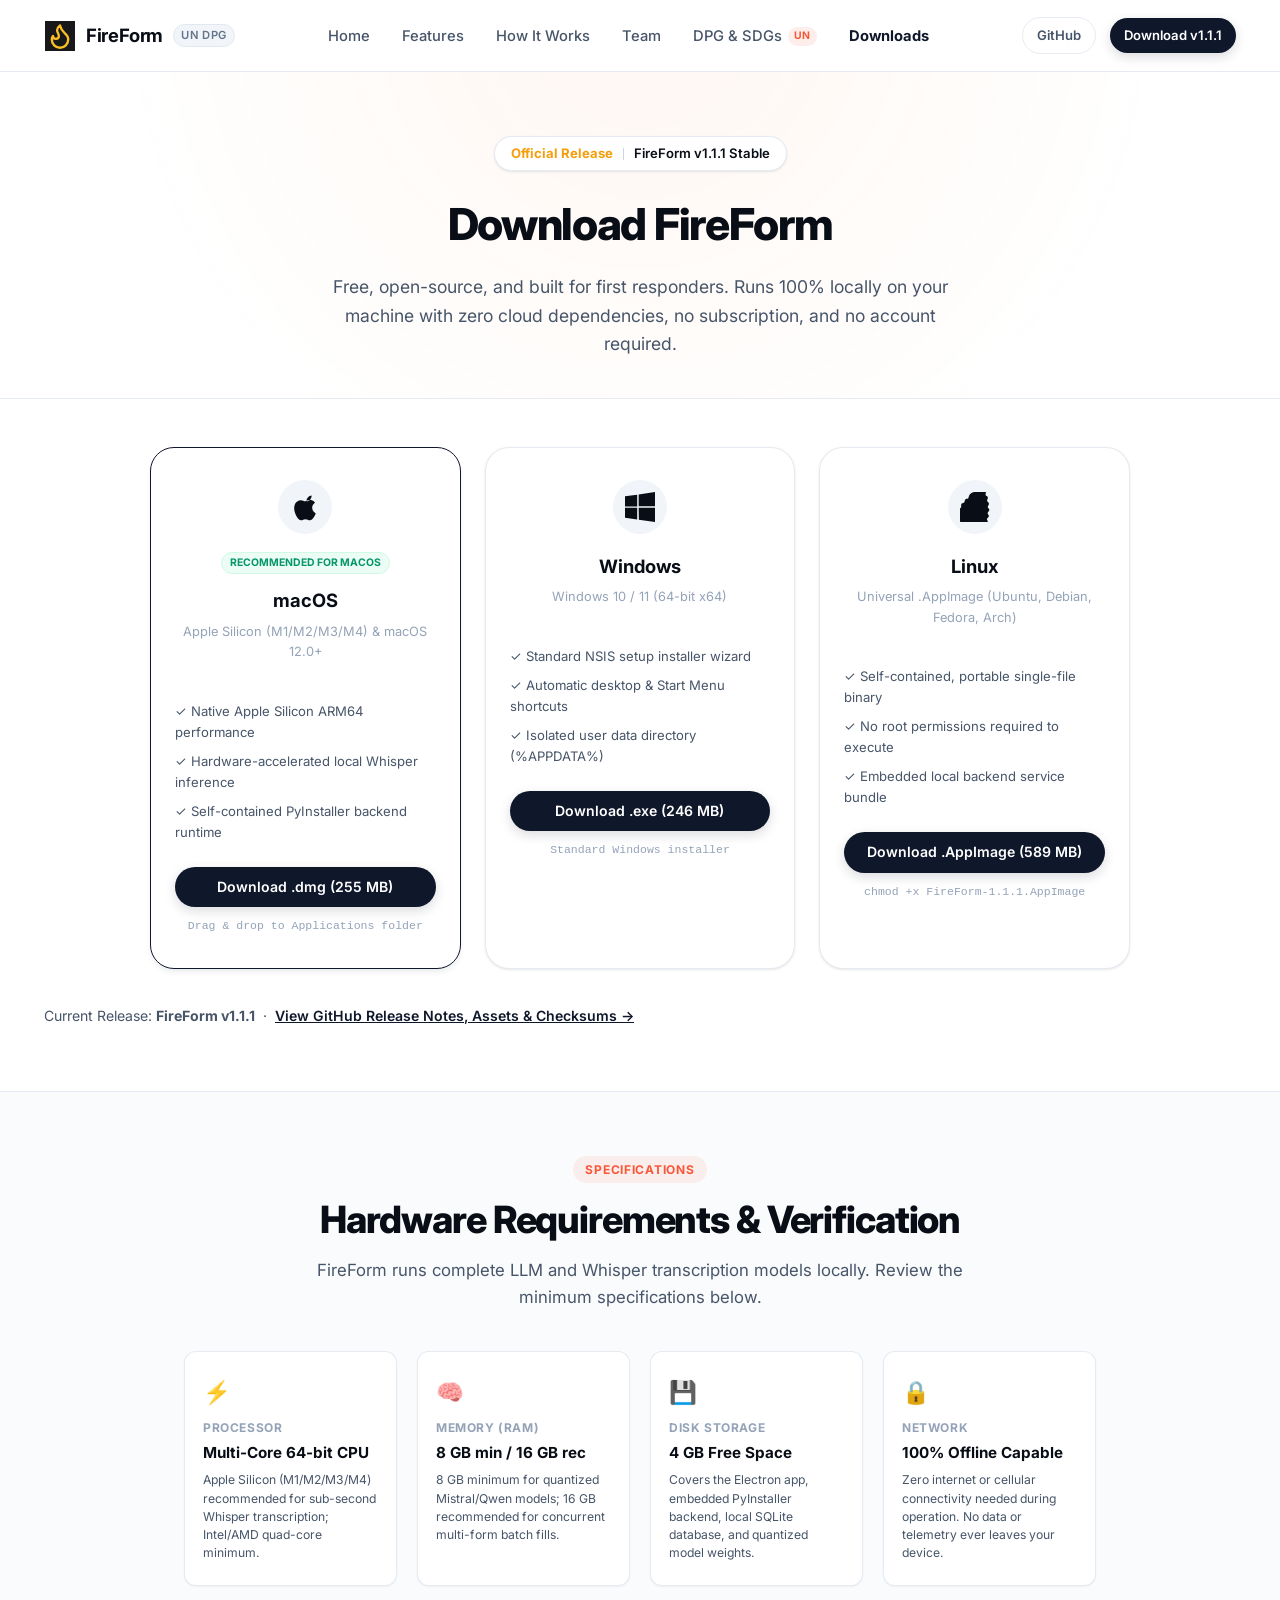
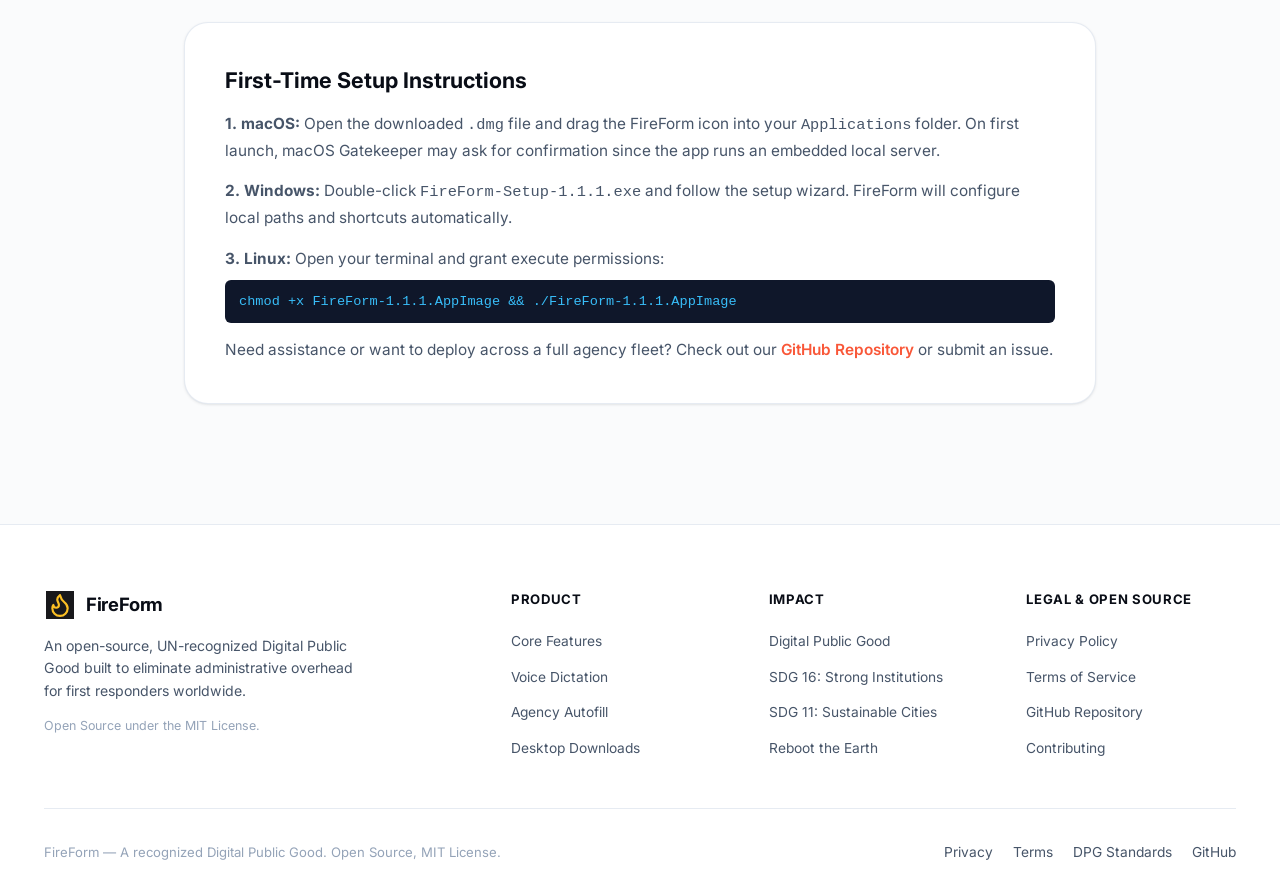
==== download.html @ 71b96f30 "feat: add dedicated download page and creators/team section with profiles for Marc, Vincent, maintai" ====
<!DOCTYPE html>
<html lang="en">

<head>
  <meta charset="UTF-8">
  <meta name="viewport" content="width=device-width, initial-scale=1.0">
  <title>Download FireForm — Offline AI Incident Reporting for Desktop</title>
  <meta name="description"
    content="Download FireForm for macOS, Windows, and Linux. Free, open-source, and 100% offline incident reporting powered by local AI.">
  <link rel="icon" type="image/svg+xml" href="assets/logo.svg">
  <link rel="icon" type="image/png" href="assets/icon.png">
  <link rel="stylesheet" href="styles.css">
  <link rel="preconnect" href="https://fonts.googleapis.com">
  <link rel="preconnect" href="https://fonts.gstatic.com" crossorigin>
  <link
    href="https://fonts.googleapis.com/css2?family=Inter:wght@400;500;600;700;800&family=JetBrains+Mono:wght@400;500;600&display=swap"
    rel="stylesheet">
</head>

<body>

  <!-- Top Sticky Navigation Bar -->
  <header class="site-header">
    <div class="container">
      <div class="header-inner">
        <!-- Logo and Brand -->
        <a href="index.html" class="brand-link" id="brand-home-link">
          <div class="brand-icon-box">
            <img src="assets/logo.svg" alt="FireForm Logo" width="30" height="30">
          </div>
          <span>FireForm</span>
          <span class="brand-tag">UN DPG</span>
        </a>

        <!-- Center Nav Items -->
        <ul class="nav-menu">
          <li><a href="index.html" class="nav-link">Home</a></li>
          <li><a href="index.html#features" class="nav-link">Features</a></li>
          <li><a href="index.html#how-it-works" class="nav-link">How It Works</a></li>
          <li><a href="index.html#creators" class="nav-link">Team</a></li>
          <li><a href="dpg.html" class="nav-link">DPG & SDGs <span class="badge-new">UN</span></a></li>
          <li><a href="download.html" class="nav-link active" style="color: var(--color-brand-primary); font-weight: 700;">Downloads</a></li>
        </ul>

        <!-- Right Action CTAs -->
        <div class="header-actions">
          <a href="https://github.com/fireform-core/FireForm" target="_blank" rel="noopener noreferrer"
            class="btn btn-outline btn-sm">
            <span>GitHub</span>
          </a>
          <a href="download.html" class="btn btn-primary btn-sm">
            <span>Download v1.1.1</span>
          </a>
          <button class="mobile-toggle" aria-label="Toggle navigation menu">
            <svg width="20" height="20" viewBox="0 0 24 24" fill="none" stroke="currentColor" stroke-width="2">
              <line x1="3" y1="12" x2="21" y2="12"></line>
              <line x1="3" y1="6" x2="21" y2="6"></line>
              <line x1="3" y1="18" x2="21" y2="18"></line>
            </svg>
          </button>
        </div>
      </div>
    </div>
  </header>

  <!-- Download Page Header -->
  <section class="doc-page-header">
    <div class="container container-narrow">
      <div class="hero-award-badge" style="margin-bottom: 18px;">
        <span class="badge-stars">Official Release</span>
        <span class="badge-divider"></span>
        <span class="badge-text">FireForm v1.1.1 Stable</span>
      </div>
      <h1 class="doc-page-title">Download FireForm</h1>
      <p class="doc-page-subtitle">
        Free, open-source, and built for first responders. Runs 100% locally on your machine with zero cloud dependencies, no subscription, and no account required.
      </p>
    </div>
  </section>

  <!-- Download Cards Section -->
  <section class="download-page-section">
    <div class="container">
      <div class="download-cards-grid">

        <!-- macOS Card -->
        <div class="download-platform-card download-card-featured">
          <div class="platform-icon-circle">
            <svg width="32" height="32" viewBox="0 0 24 24" fill="currentColor">
              <path d="M18.71 19.5c-.83 1.24-1.71 2.45-3.05 2.47-1.34.03-1.77-.79-3.29-.79-1.53 0-2 .77-3.27.82-1.31.05-2.3-1.32-3.14-2.53C4.25 17 2.94 12.45 4.7 9.39c.87-1.52 2.43-2.48 4.12-2.51 1.28-.02 2.5.87 3.29.87.78 0 2.26-1.07 3.81-.91.65.03 2.47.26 3.64 1.98-.09.06-2.17 1.28-2.15 3.81.03 3.02 2.65 4.03 2.68 4.04-.03.07-.42 1.44-1.38 2.83M15.97 6.37c.64-.78 1.08-1.86.96-2.95-1 .04-2.13.66-2.8 1.44-.59.68-1.11 1.77-.97 2.83 1.12.09 2.18-.54 2.81-1.32z"/>
            </svg>
          </div>
          <div class="platform-badge-pill">Recommended for macOS</div>
          <div class="platform-name">macOS</div>
          <div class="platform-specs">Apple Silicon (M1/M2/M3/M4) & macOS 12.0+</div>
          
          <ul class="download-feature-list">
            <li>✓ Native Apple Silicon ARM64 performance</li>
            <li>✓ Hardware-accelerated local Whisper inference</li>
            <li>✓ Self-contained PyInstaller backend runtime</li>
          </ul>

          <a href="https://github.com/fireform-core/fireform-frontend/releases/download/v1.1.1/FireForm-1.1.1-arm64.dmg"
            class="btn btn-primary btn-block">
            <span>Download .dmg (255 MB)</span>
          </a>
          <div class="download-subnote">Drag & drop to Applications folder</div>
        </div>

        <!-- Windows Card -->
        <div class="download-platform-card">
          <div class="platform-icon-circle">
            <svg width="30" height="30" viewBox="0 0 24 24" fill="currentColor">
              <path d="M0 3.449L9.75 2.1v9.451H0m10.949-9.602L24 0v11.4H10.949M0 12.6h9.75v9.451L0 20.699M10.949 12.6H24V24l-12.9-1.801"/>
            </svg>
          </div>
          <div class="platform-name">Windows</div>
          <div class="platform-specs">Windows 10 / 11 (64-bit x64)</div>
          
          <ul class="download-feature-list">
            <li>✓ Standard NSIS setup installer wizard</li>
            <li>✓ Automatic desktop & Start Menu shortcuts</li>
            <li>✓ Isolated user data directory (%APPDATA%)</li>
          </ul>

          <a href="https://github.com/fireform-core/fireform-frontend/releases/download/v1.1.1/FireForm-Setup-1.1.1.exe"
            class="btn btn-primary btn-block">
            <span>Download .exe (246 MB)</span>
          </a>
          <div class="download-subnote">Standard Windows installer</div>
        </div>

        <!-- Linux Card -->
        <div class="download-platform-card">
          <div class="platform-icon-circle">
            <svg width="30" height="30" viewBox="0 0 24 24" fill="currentColor">
              <path d="M12.002 0c-2.317 0-4.322 1.34-4.887 3.328l-.348 1.258c-.14.502-.63.844-1.15.802-.82-.066-1.554.437-1.727 1.25l-.26 1.22c-.115.545-.584.938-1.139.954-.88.026-1.58.74-1.564 1.62l.024 1.312c.01.56-.372 1.054-.926 1.196-.807.208-1.295.993-1.132 1.815l.238 1.2c.11.556-.204 1.107-.745 1.294-.787.272-1.218 1.108-.99 1.916l.322 1.144c.152.54-.108 1.118-.622 1.365-.75.362-1.077 1.246-.75 2.032.327.786 1.21 1.114 1.996.75l1.178-.545c.504-.233 1.102-.02 1.37.487.394.747 1.29 1.025 2.054.636l1.108-.564c.5-.255 1.107-.073 1.402.417.435.723 1.354.954 2.107.53l1.118-.627c.488-.274 1.103-.134 1.43.326.48.675 1.42.85 2.152.4l1.09-.67c.48-.295 1.1-.19 1.45.242.52.64 1.47.74 2.18.23l1.03-.73c.47-.33 1.1-.26 1.48.16.56.6 1.52.65 2.2.11.69-.53.75-1.5.15-2.2-.42-.48-.41-1.21.03-1.68l.8-.85c.6-.64.55-1.63-.12-2.21-.49-.43-.57-1.16-.18-1.68l.74-.98c.55-.73.4-1.74-.34-2.27-.53-.38-.7-1.09-.4-1.65l.59-1.1c.42-.78.14-1.74-.63-2.19-.58-.33-.84-1.01-.6-1.61l.46-1.15c.34-.84-.07-1.8-.9-2.14-.62-.25-.97-.88-.82-1.53l.28-1.21c.21-.89-.35-1.76-1.24-1.97-.66-.16-1.1-.73-1.04-1.4l.1-1.23c.08-.92-.61-1.71-1.53-1.76-.68-.04-1.22-.55-1.28-1.23l-.11-1.23c-.09-.96-.9-1.69-1.86-1.64-.69.04-1.29-.44-1.41-1.12l-.22-1.24C16.89 1.32 14.88 0 12.56 0h-.56z"/>
            </svg>
          </div>
          <div class="platform-name">Linux</div>
          <div class="platform-specs">Universal .AppImage (Ubuntu, Debian, Fedora, Arch)</div>
          
          <ul class="download-feature-list">
            <li>✓ Self-contained, portable single-file binary</li>
            <li>✓ No root permissions required to execute</li>
            <li>✓ Embedded local backend service bundle</li>
          </ul>

          <a href="https://github.com/fireform-core/fireform-frontend/releases/download/v1.1.1/FireForm-1.1.1.AppImage"
            class="btn btn-primary btn-block">
            <span>Download .AppImage (589 MB)</span>
          </a>
          <div class="download-subnote">chmod +x FireForm-1.1.1.AppImage</div>
        </div>

      </div>

      <!-- Release Checksum Banner -->
      <div class="release-notes-banner" style="margin-top: 36px;">
        Current Release: <strong>FireForm v1.1.1</strong> &nbsp;·&nbsp;
        <a href="https://github.com/fireform-core/fireform-frontend/releases/tag/v1.1.1" target="_blank" rel="noopener noreferrer">
          View GitHub Release Notes, Assets &amp; Checksums →
        </a>
      </div>
    </div>
  </section>

  <!-- System Requirements & Architecture Specifications -->
  <section class="download-details-section">
    <div class="container container-narrow">
      <div class="section-head" style="margin-bottom: 40px;">
        <span class="section-pill">Specifications</span>
        <h2 class="section-title">Hardware Requirements &amp; Verification</h2>
        <p class="section-subtitle">
          FireForm runs complete LLM and Whisper transcription models locally. Review the minimum specifications below.
        </p>
      </div>

      <div class="specs-grid">
        <div class="spec-card">
          <div class="spec-icon">⚡</div>
          <div class="spec-title">Processor</div>
          <div class="spec-val">Multi-Core 64-bit CPU</div>
          <div class="spec-desc">Apple Silicon (M1/M2/M3/M4) recommended for sub-second Whisper transcription; Intel/AMD quad-core minimum.</div>
        </div>

        <div class="spec-card">
          <div class="spec-icon">🧠</div>
          <div class="spec-title">Memory (RAM)</div>
          <div class="spec-val">8 GB min / 16 GB rec</div>
          <div class="spec-desc">8 GB minimum for quantized Mistral/Qwen models; 16 GB recommended for concurrent multi-form batch fills.</div>
        </div>

        <div class="spec-card">
          <div class="spec-icon">💾</div>
          <div class="spec-title">Disk Storage</div>
          <div class="spec-val">4 GB Free Space</div>
          <div class="spec-desc">Covers the Electron app, embedded PyInstaller backend, local SQLite database, and quantized model weights.</div>
        </div>

        <div class="spec-card">
          <div class="spec-icon">🔒</div>
          <div class="spec-title">Network</div>
          <div class="spec-val">100% Offline Capable</div>
          <div class="spec-desc">Zero internet or cellular connectivity needed during operation. No data or telemetry ever leaves your device.</div>
        </div>
      </div>

      <!-- Installation Guide Card -->
      <div class="doc-card" style="margin-top: 36px;">
        <h2>First-Time Setup Instructions</h2>
        <p>
          <strong>1. macOS:</strong> Open the downloaded <code>.dmg</code> file and drag the FireForm icon into your <code>Applications</code> folder. On first launch, macOS Gatekeeper may ask for confirmation since the app runs an embedded local server.
        </p>
        <p>
          <strong>2. Windows:</strong> Double-click <code>FireForm-Setup-1.1.1.exe</code> and follow the setup wizard. FireForm will configure local paths and shortcuts automatically.
        </p>
        <p>
          <strong>3. Linux:</strong> Open your terminal and grant execute permissions:
          <br>
          <code style="display: block; margin-top: 8px; padding: 10px 14px; background: #0f172a; color: #38bdf8; border-radius: 6px; font-family: var(--font-mono); font-size: 0.85rem;">chmod +x FireForm-1.1.1.AppImage && ./FireForm-1.1.1.AppImage</code>
        </p>
        <p style="margin-top: 14px;">
          Need assistance or want to deploy across a full agency fleet? Check out our 
          <a href="https://github.com/fireform-core/FireForm" target="_blank" rel="noopener noreferrer" style="color: var(--color-accent-flame); font-weight: 600;">GitHub Repository</a> or submit an issue.
        </p>
      </div>
    </div>
  </section>

  <!-- Modern Clean Footer -->
  <footer class="site-footer">
    <div class="container">
      <div class="footer-top-grid">
        <!-- Brand Info -->
        <div class="footer-brand-info">
          <a href="index.html" class="brand-link">
            <div class="brand-icon-box">
              <img src="assets/logo.svg" alt="FireForm Logo" width="28" height="28">
            </div>
            <span>FireForm</span>
          </a>
          <p class="footer-desc">
            An open-source, UN-recognized Digital Public Good built to eliminate administrative overhead for first responders worldwide.
          </p>
          <div style="font-size: 0.78rem; color: #94a3b8;">
            Open Source under the MIT License.
          </div>
        </div>

        <!-- Product -->
        <div>
          <div class="footer-col-title">Product</div>
          <ul class="footer-nav-list">
            <li><a href="index.html#features" class="footer-nav-link">Core Features</a></li>
            <li><a href="index.html#how-it-works" class="footer-nav-link">Voice Dictation</a></li>
            <li><a href="index.html#agencies" class="footer-nav-link">Agency Autofill</a></li>
            <li><a href="download.html" class="footer-nav-link">Desktop Downloads</a></li>
          </ul>
        </div>

        <!-- Impact & Standards -->
        <div>
          <div class="footer-col-title">Impact</div>
          <ul class="footer-nav-list">
            <li><a href="dpg.html" class="footer-nav-link">Digital Public Good</a></li>
            <li><a href="dpg.html#sdg16" class="footer-nav-link">SDG 16: Strong Institutions</a></li>
            <li><a href="dpg.html#sdg11" class="footer-nav-link">SDG 11: Sustainable Cities</a></li>
            <li><a href="https://github.com/fireform-core/FireForm" target="_blank" rel="noopener noreferrer"
                class="footer-nav-link">Reboot the Earth</a></li>
          </ul>
        </div>

        <!-- Resources & Legal -->
        <div>
          <div class="footer-col-title">Legal & Open Source</div>
          <ul class="footer-nav-list">
            <li><a href="privacy.html" class="footer-nav-link">Privacy Policy</a></li>
            <li><a href="terms.html" class="footer-nav-link">Terms of Service</a></li>
            <li><a href="https://github.com/fireform-core/FireForm" target="_blank" rel="noopener noreferrer"
                class="footer-nav-link">GitHub Repository</a></li>
            <li><a href="https://github.com/fireform-core/FireForm/blob/main/CONTRIBUTING.md" target="_blank"
                rel="noopener noreferrer" class="footer-nav-link">Contributing</a></li>
          </ul>
        </div>
      </div>

      <div class="footer-bottom-bar">
        <div>
          FireForm — A recognized Digital Public Good. Open Source, MIT License.
        </div>
        <div class="footer-bottom-links">
          <a href="privacy.html" class="footer-nav-link">Privacy</a>
          <a href="terms.html" class="footer-nav-link">Terms</a>
          <a href="dpg.html" class="footer-nav-link">DPG Standards</a>
          <a href="https://github.com/fireform-core/FireForm" class="footer-nav-link" target="_blank"
            rel="noopener noreferrer">GitHub</a>
        </div>
      </div>
    </div>
  </footer>

  <script src="script.js"></script>
</body>

</html>
---- styles.css ----
/* ==========================================================================
   FireForm - Modern SaaS Design System & Stylesheet
   Inspired by clean, premium B2B productivity interfaces
   ========================================================================== */

:root {
  /* Brand Color Palette */
  --color-brand-primary: #0f172a;
  /* Deep Slate / Onyx */
  --color-brand-hover: #1e293b;
  --color-accent-flame: #f95738;
  /* FireForm Flame Orange */
  --color-accent-amber: #f59e0b;
  /* Amber Glow */
  --color-accent-red: #ef4444;
  /* Emergency Red */
  --color-accent-emerald: #10b981;
  /* Success Green */
  --color-accent-blue: #0284c7;
  /* Agency Blue */

  /* Neutral Surface & Background Colors */
  --bg-page: #ffffff;
  --bg-subtle: #f8fafc;
  --bg-surface: #ffffff;
  --bg-card: #ffffff;
  --bg-card-muted: #f8fafc;
  --bg-card-hover: #f1f5f9;

  /* Text & Typography Colors */
  --text-primary: #090d16;
  /* Crisp near-black headings */
  --text-secondary: #475569;
  /* Refined slate body */
  --text-muted: #94a3b8;
  /* Subtle metadata */
  --text-inverted: #ffffff;

  /* Borders & Dividers */
  --border-light: rgba(226, 232, 240, 0.85);
  --border-subtle: rgba(15, 23, 42, 0.06);
  --border-hover: rgba(15, 23, 42, 0.15);
  --border-focus: rgba(249, 87, 56, 0.4);

  /* Shadows */
  --shadow-xs: 0 1px 2px 0 rgba(15, 23, 42, 0.05);
  --shadow-sm: 0 1px 3px 0 rgba(15, 23, 42, 0.08), 0 1px 2px -1px rgba(15, 23, 42, 0.08);
  --shadow-md: 0 4px 6px -1px rgba(15, 23, 42, 0.07), 0 2px 4px -2px rgba(15, 23, 42, 0.05);
  --shadow-lg: 0 10px 15px -3px rgba(15, 23, 42, 0.08), 0 4px 6px -4px rgba(15, 23, 42, 0.04);
  --shadow-xl: 0 20px 25px -5px rgba(15, 23, 42, 0.08), 0 8px 10px -6px rgba(15, 23, 42, 0.04);
  --shadow-2xl: 0 25px 50px -12px rgba(15, 23, 42, 0.12);
  --shadow-card: 0 12px 32px -4px rgba(15, 23, 42, 0.06), 0 4px 12px -2px rgba(15, 23, 42, 0.03);
  --shadow-card-hover: 0 20px 40px -8px rgba(15, 23, 42, 0.1), 0 8px 16px -4px rgba(15, 23, 42, 0.04);

  /* Radii */
  --radius-sm: 6px;
  --radius-md: 10px;
  --radius-lg: 16px;
  --radius-xl: 24px;
  --radius-full: 9999px;

  /* Layout */
  --max-width: 1240px;
  --max-width-narrow: 960px;
  --header-height: 72px;

  /* Font System */
  --font-sans: 'Inter', -apple-system, BlinkMacSystemFont, "Segoe UI", Roboto, "Helvetica Neue", sans-serif;
  --font-mono: ui-monospace, SFMono-Regular, Menlo, Monaco, Consolas, "Liberation Mono", "Courier New", monospace;
}

/* ==========================================================================
   Base & Resets
   ========================================================================== */

*,
*::before,
*::after {
  box-sizing: border-box;
  margin: 0;
  padding: 0;
}

html {
  font-family: var(--font-sans);
  scroll-behavior: smooth;
  text-rendering: optimizeLegibility;
  -webkit-font-smoothing: antialiased;
  -moz-osx-font-smoothing: grayscale;
  background-color: var(--bg-page);
  color: var(--text-primary);
}

body {
  min-height: 100vh;
  display: flex;
  flex-direction: column;
  overflow-x: hidden;
  background-color: var(--bg-page);
  line-height: 1.6;
}

img,
svg {
  display: block;
  max-width: 100%;
}

a {
  color: inherit;
  text-decoration: none;
  transition: all 0.2s ease;
}

button {
  font-family: inherit;
  cursor: pointer;
  border: none;
  background: none;
  outline: none;
}

/* ==========================================================================
   Containers & Grids
   ========================================================================== */

.container {
  width: 100%;
  max-width: var(--max-width);
  margin-left: auto;
  margin-right: auto;
  padding-left: 24px;
  padding-right: 24px;
}

.container-narrow {
  max-width: var(--max-width-narrow);
}

/* ==========================================================================
   Header & Navigation
   ========================================================================== */

.site-header {
  position: sticky;
  top: 0;
  z-index: 1000;
  height: var(--header-height);
  background: rgba(255, 255, 255, 0.88);
  backdrop-filter: blur(16px);
  -webkit-backdrop-filter: blur(16px);
  border-bottom: 1px solid var(--border-light);
  display: flex;
  align-items: center;
  transition: background-color 0.2s ease, border-color 0.2s ease, box-shadow 0.2s ease;
}

.site-header.scrolled {
  background: rgba(255, 255, 255, 0.95);
  box-shadow: var(--shadow-sm);
}

.header-inner {
  display: flex;
  align-items: center;
  justify-content: space-between;
  width: 100%;
}

.brand-link {
  display: flex;
  align-items: center;
  gap: 10px;
  font-weight: 700;
  font-size: 1.15rem;
  letter-spacing: -0.02em;
  color: var(--text-primary);
}

.brand-icon-box {
  width: 32px;
  height: 32px;
  display: flex;
  align-items: center;
  justify-content: center;
}

.brand-tag {
  font-size: 0.7rem;
  font-weight: 600;
  text-transform: uppercase;
  letter-spacing: 0.04em;
  padding: 2px 7px;
  border-radius: var(--radius-full);
  background: #f1f5f9;
  color: #64748b;
  border: 1px solid #e2e8f0;
}

.nav-menu {
  display: flex;
  align-items: center;
  gap: 32px;
  list-style: none;
}

.nav-link {
  font-size: 0.92rem;
  font-weight: 500;
  color: var(--text-secondary);
  display: inline-flex;
  align-items: center;
  gap: 4px;
  transition: color 0.15s ease;
}

.nav-link:hover {
  color: var(--text-primary);
}

.nav-link .badge-new {
  font-size: 0.65rem;
  font-weight: 700;
  padding: 1px 6px;
  background: rgba(249, 87, 56, 0.1);
  color: var(--color-accent-flame);
  border-radius: var(--radius-full);
  margin-left: 2px;
  letter-spacing: 0.02em;
}

.header-actions {
  display: flex;
  align-items: center;
  gap: 14px;
}

.btn {
  display: inline-flex;
  align-items: center;
  justify-content: center;
  gap: 8px;
  font-size: 0.88rem;
  font-weight: 600;
  border-radius: var(--radius-full);
  padding: 9px 18px;
  transition: all 0.2s cubic-bezier(0.16, 1, 0.3, 1);
  white-space: nowrap;
  user-select: none;
}

.btn-sm {
  padding: 7px 14px;
  font-size: 0.82rem;
}

.btn-lg {
  padding: 13px 26px;
  font-size: 0.96rem;
}

.btn-primary {
  background-color: var(--color-brand-primary);
  color: #ffffff;
  box-shadow: 0 4px 12px rgba(15, 23, 42, 0.15);
}

.btn-primary:hover {
  background-color: var(--color-brand-hover);
  transform: translateY(-1px);
  box-shadow: 0 6px 16px rgba(15, 23, 42, 0.2);
}

.btn-primary:active {
  transform: translateY(0);
}

.btn-secondary {
  background-color: #ffffff;
  color: var(--text-primary);
  border: 1px solid var(--border-light);
  box-shadow: var(--shadow-xs);
}

.btn-secondary:hover {
  background-color: #f8fafc;
  border-color: var(--border-hover);
  color: var(--color-brand-primary);
  transform: translateY(-1px);
}

.btn-outline {
  background-color: transparent;
  color: var(--text-secondary);
  border: 1px solid var(--border-light);
}

.btn-outline:hover {
  background-color: #f8fafc;
  color: var(--text-primary);
  border-color: var(--border-hover);
}

.mobile-toggle {
  display: none;
  width: 40px;
  height: 40px;
  align-items: center;
  justify-content: center;
  border-radius: var(--radius-md);
  border: 1px solid var(--border-light);
}

/* ==========================================================================
   Hero Section - Clean Orbital Design (Deflexai Style)
   ========================================================================== */

.hero-section {
  position: relative;
  padding-top: 64px;
  padding-bottom: 104px;
  background: radial-gradient(circle at 50% -15%, rgba(249, 115, 22, 0.06) 0%, rgba(255, 255, 255, 0) 65%), #ffffff;
  overflow: hidden;
  text-align: center;
}

/* Background Orbital Circles */
.hero-orbits {
  position: absolute;
  top: 50%;
  left: 50%;
  transform: translate(-50%, -46%);
  width: 1000px;
  height: 680px;
  pointer-events: none;
  z-index: 1;
}

.orbit-ring {
  position: absolute;
  top: 50%;
  left: 50%;
  transform: translate(-50%, -50%);
  border-radius: 50%;
  border: 1px dashed rgba(203, 213, 225, 0.65);
}

.orbit-1 {
  width: 440px;
  height: 440px;
  border-style: solid;
  border-color: rgba(226, 232, 240, 0.7);
}

.orbit-2 {
  width: 720px;
  height: 720px;
}

.orbit-3 {
  width: 980px;
  height: 980px;
}

/* Floating Integration Nodes */
.hero-nodes {
  position: absolute;
  top: 0;
  left: 0;
  width: 100%;
  height: 100%;
  pointer-events: none;
  z-index: 2;
}

.orbit-node {
  position: absolute;
  pointer-events: auto;
  display: flex;
  align-items: center;
  gap: 8px;
  padding: 6px 12px;
  background: #ffffff;
  border: 1px solid rgba(226, 232, 240, 0.9);
  border-radius: var(--radius-full);
  box-shadow: 0 8px 20px -4px rgba(15, 23, 42, 0.08);
  font-size: 0.78rem;
  font-weight: 600;
  color: var(--text-primary);
  transition: all 0.3s cubic-bezier(0.16, 1, 0.3, 1);
  animation: float 6s ease-in-out infinite alternate;
}

.orbit-node:hover {
  transform: translateY(-4px) scale(1.05);
  box-shadow: 0 14px 28px -6px rgba(15, 23, 42, 0.14);
  border-color: rgba(249, 87, 56, 0.4);
}

.orbit-node .node-icon {
  width: 22px;
  height: 22px;
  display: flex;
  align-items: center;
  justify-content: center;
  border-radius: var(--radius-full);
}

/* Specific Positions for Orbital Nodes */
.node-calfire {
  top: 18%;
  left: 12%;
  animation-delay: 0s;
}

.node-nfirs {
  top: 16%;
  right: 14%;
  animation-delay: -1.5s;
}

.node-ems {
  top: 48%;
  left: 6%;
  animation-delay: -3s;
}

.node-sheriff {
  top: 52%;
  right: 7%;
  animation-delay: -4.5s;
}

.node-mistral {
  bottom: 12%;
  left: 15%;
  animation-delay: -2s;
}

.node-offline {
  bottom: 14%;
  right: 16%;
  animation-delay: -5s;
}

@keyframes float {
  0% {
    transform: translateY(0px);
  }

  100% {
    transform: translateY(-8px);
  }
}

.hero-content {
  position: relative;
  z-index: 10;
  max-width: 820px;
  margin: 0 auto;
}

/* Rating / Award Pill */
.hero-award-badge {
  display: inline-flex;
  align-items: center;
  gap: 10px;
  padding: 6px 16px;
  border-radius: var(--radius-full);
  background: #ffffff;
  border: 1px solid var(--border-light);
  box-shadow: var(--shadow-sm);
  font-size: 0.82rem;
  color: var(--text-secondary);
  margin-bottom: 24px;
}

.badge-stars {
  color: #f59e0b;
  font-weight: 700;
  display: flex;
  align-items: center;
  gap: 3px;
}

.badge-divider {
  width: 1px;
  height: 12px;
  background: #cbd5e1;
}

.badge-text {
  font-weight: 600;
  color: var(--text-primary);
}

/* Main Hero Typography */
.hero-title {
  font-size: 3.75rem;
  line-height: 1.12;
  font-weight: 800;
  letter-spacing: -0.035em;
  color: var(--text-primary);
  margin-bottom: 20px;
}

.hero-title .highlight-text {
  background: linear-gradient(135deg, #f95738 0%, #ea580c 100%);
  -webkit-background-clip: text;
  -webkit-text-fill-color: transparent;
}

.hero-subtitle {
  font-size: 1.15rem;
  line-height: 1.6;
  color: var(--text-secondary);
  max-width: 660px;
  margin: 0 auto 36px;
}

/* Hero Button Group */
.hero-actions {
  display: flex;
  align-items: center;
  justify-content: center;
  gap: 14px;
  margin-bottom: 48px;
}

/* Hero Floating Glass Card (Deflexai Centerpiece) */
.hero-interactive-card {
  max-width: 540px;
  margin: 0 auto;
  background: rgba(255, 255, 255, 0.92);
  backdrop-filter: blur(20px);
  -webkit-backdrop-filter: blur(20px);
  border: 1px solid rgba(226, 232, 240, 0.9);
  border-radius: var(--radius-xl);
  padding: 18px 24px;
  box-shadow: var(--shadow-xl);
  display: flex;
  align-items: center;
  gap: 16px;
  text-align: left;
  transition: transform 0.3s ease, box-shadow 0.3s ease;
}

.hero-interactive-card:hover {
  transform: translateY(-2px);
  box-shadow: var(--shadow-2xl);
}

.hero-card-avatar {
  width: 46px;
  height: 46px;
  border-radius: var(--radius-full);
  background: linear-gradient(135deg, #ea580c, #f97316);
  color: #ffffff;
  display: flex;
  align-items: center;
  justify-content: center;
  font-size: 1.2rem;
  font-weight: 700;
  flex-shrink: 0;
  box-shadow: 0 4px 10px rgba(234, 88, 12, 0.3);
}

.hero-card-body {
  flex-grow: 1;
}

.hero-card-header {
  display: flex;
  align-items: center;
  justify-content: space-between;
  margin-bottom: 4px;
}

.hero-card-name {
  font-size: 0.88rem;
  font-weight: 700;
  color: var(--text-primary);
}

.hero-card-time {
  font-size: 0.75rem;
  color: var(--text-muted);
}

.hero-card-desc {
  font-size: 0.82rem;
  color: var(--text-secondary);
  margin-bottom: 8px;
}

.hero-card-tags {
  display: flex;
  align-items: center;
  gap: 6px;
  flex-wrap: wrap;
}

.hero-card-tag {
  font-size: 0.72rem;
  font-weight: 600;
  padding: 2px 8px;
  border-radius: var(--radius-full);
  background: #f1f5f9;
  color: #475569;
}

.hero-card-tag.status-success {
  background: #ecfdf5;
  color: #059669;
  border: 1px solid #a7f3d0;
}

/* ==========================================================================
   Logo Cloud / Social Proof Bar
   ========================================================================== */

.logo-cloud-section {
  padding: 36px 0;
  border-top: 1px solid var(--border-light);
  border-bottom: 1px solid var(--border-light);
  background: #fafbfc;
  text-align: center;
  overflow: hidden;
}

.logo-cloud-label {
  font-size: 0.75rem;
  font-weight: 600;
  text-transform: uppercase;
  letter-spacing: 0.08em;
  color: var(--text-muted);
  margin-bottom: 20px;
}

/* Marquee wrapper — clips the scrolling track */
.logo-marquee-track-wrapper {
  overflow: hidden;
  -webkit-mask-image: linear-gradient(to right, transparent 0%, black 10%, black 90%, transparent 100%);
  mask-image: linear-gradient(to right, transparent 0%, black 10%, black 90%, transparent 100%);
}

/* The scrolling track — double-width, animates left by exactly 50% */
.logo-marquee-track {
  display: flex;
  align-items: center;
  gap: 56px;
  width: max-content;
  animation: logo-marquee 32s linear infinite;
  padding: 0 28px;
}

.logo-marquee-track:hover {
  animation-play-state: paused;
}

@keyframes logo-marquee {
  0%   { transform: translateX(0); }
  100% { transform: translateX(-50%); }
}

.logo-marquee-item {
  display: flex;
  align-items: center;
  flex-shrink: 0;
  opacity: 0.6;
  filter: grayscale(100%);
  transition: opacity 0.25s ease, filter 0.25s ease;
}

.logo-marquee-item:hover {
  opacity: 1;
  filter: grayscale(0%);
}

.logo-marquee-item img {
  display: block;
  width: auto;
  object-fit: contain;
}

/* ==========================================================================
   Section Headers
   ========================================================================== */

.section-head {
  text-align: center;
  max-width: 680px;
  margin: 0 auto 56px;
}

.section-pill {
  display: inline-block;
  font-size: 0.75rem;
  font-weight: 700;
  text-transform: uppercase;
  letter-spacing: 0.06em;
  padding: 4px 12px;
  border-radius: var(--radius-full);
  background: rgba(249, 87, 56, 0.08);
  color: var(--color-accent-flame);
  margin-bottom: 14px;
}

.section-title {
  font-size: 2.35rem;
  line-height: 1.22;
  font-weight: 800;
  letter-spacing: -0.03em;
  color: var(--text-primary);
  margin-bottom: 14px;
}

.section-subtitle {
  font-size: 1.05rem;
  line-height: 1.6;
  color: var(--text-secondary);
}

/* ==========================================================================
   Metrics / 4-Grid Section ("Simplify incident management")
   ========================================================================== */

.grid-features-section {
  padding: 88px 0;
  background: #ffffff;
}

.four-grid {
  display: grid;
  grid-template-columns: repeat(2, 1fr);
  gap: 1px;
  background: var(--border-light);
  border: 1px solid var(--border-light);
  border-radius: var(--radius-xl);
  overflow: hidden;
  box-shadow: var(--shadow-sm);
}

.four-grid-item {
  background: #ffffff;
  padding: 48px;
  transition: background-color 0.2s ease, transform 0.2s ease;
  position: relative;
}

.four-grid-item:hover {
  background: #fafbfc;
}

.grid-item-icon {
  width: 44px;
  height: 44px;
  border-radius: var(--radius-md);
  display: flex;
  align-items: center;
  justify-content: center;
  font-size: 1.25rem;
  margin-bottom: 24px;
}

.icon-blue {
  background: #eff6ff;
  color: #2563eb;
  border: 1px solid #bfdbfe;
}

.icon-green {
  background: #ecfdf5;
  color: #059669;
  border: 1px solid #a7f3d0;
}

.icon-purple {
  background: #f5f3ff;
  color: #7c3aed;
  border: 1px solid #ddd6fe;
}

.icon-orange {
  background: #fff7ed;
  color: #ea580c;
  border: 1px solid #fed7aa;
}

.grid-item-metric {
  font-size: 1.35rem;
  font-weight: 700;
  letter-spacing: -0.02em;
  color: var(--text-primary);
  margin-bottom: 10px;
}

.grid-item-desc {
  font-size: 0.95rem;
  line-height: 1.6;
  color: var(--text-secondary);
}

/* ==========================================================================
   Showcase 1: All-In-One Workspace (With Interactive Tabs & Glass Preview)
   ========================================================================== */

.interactive-workspace-section {
  padding: 88px 0;
  background: #fbfcfd;
  border-top: 1px solid var(--border-light);
}

.filter-pills-nav {
  display: flex;
  align-items: center;
  justify-content: center;
  gap: 8px;
  margin-bottom: 48px;
  flex-wrap: wrap;
}

.filter-pill {
  display: inline-flex;
  align-items: center;
  gap: 8px;
  padding: 8px 18px;
  border-radius: var(--radius-full);
  background: #ffffff;
  border: 1px solid var(--border-light);
  font-size: 0.85rem;
  font-weight: 600;
  color: var(--text-secondary);
  transition: all 0.2s ease;
  box-shadow: var(--shadow-xs);
}

.filter-pill:hover {
  color: var(--text-primary);
  border-color: var(--border-hover);
  background: #f8fafc;
}

.filter-pill.active {
  background: var(--color-brand-primary);
  color: #ffffff;
  border-color: var(--color-brand-primary);
  box-shadow: 0 4px 12px rgba(15, 23, 42, 0.15);
}

.workspace-display-grid {
  display: grid;
  grid-template-columns: 1fr 1.25fr;
  gap: 48px;
  align-items: center;
}

.workspace-left-info {
  text-align: left;
}

.workspace-tag {
  display: inline-block;
  font-size: 0.75rem;
  font-weight: 700;
  text-transform: uppercase;
  letter-spacing: 0.05em;
  color: var(--color-accent-flame);
  margin-bottom: 12px;
}

.workspace-title {
  font-size: 2.1rem;
  font-weight: 800;
  line-height: 1.25;
  letter-spacing: -0.03em;
  color: var(--text-primary);
  margin-bottom: 18px;
}

.workspace-desc {
  font-size: 1rem;
  line-height: 1.65;
  color: var(--text-secondary);
  margin-bottom: 28px;
}

.workspace-bullets {
  list-style: none;
  display: flex;
  flex-direction: column;
  gap: 12px;
  margin-bottom: 32px;
}

.workspace-bullet-item {
  display: flex;
  align-items: flex-start;
  gap: 10px;
  font-size: 0.92rem;
  color: var(--text-primary);
}

.bullet-check {
  width: 18px;
  height: 18px;
  border-radius: 50%;
  background: #ecfdf5;
  color: #059669;
  display: flex;
  align-items: center;
  justify-content: center;
  font-size: 0.7rem;
  font-weight: 800;
  flex-shrink: 0;
  margin-top: 2px;
}

/* Simulated Glass Desktop Preview Container */
.workspace-preview-card {
  background: #ffffff;
  border: 1px solid var(--border-light);
  border-radius: var(--radius-xl);
  box-shadow: var(--shadow-xl);
  overflow: hidden;
  transition: transform 0.3s ease;
}

.preview-card-header {
  background: #f8fafc;
  padding: 12px 18px;
  border-bottom: 1px solid var(--border-light);
  display: flex;
  align-items: center;
  justify-content: space-between;
}

.window-dots {
  display: flex;
  align-items: center;
  gap: 6px;
}

.window-dot {
  width: 10px;
  height: 10px;
  border-radius: 50%;
}

.dot-red {
  background: #ff5f56;
}

.dot-yellow {
  background: #ffbd2e;
}

.dot-green {
  background: #27c93f;
}

.window-title {
  font-size: 0.78rem;
  font-weight: 600;
  color: #64748b;
  font-family: var(--font-mono);
}

.preview-card-content {
  padding: 24px;
  min-height: 380px;
}

/* Dynamic Tab Views */
.tab-content-panel {
  display: none;
  animation: fadeIn 0.3s ease forwards;
}

.tab-content-panel.active {
  display: block;
}

@keyframes fadeIn {
  from {
    opacity: 0;
    transform: translateY(6px);
  }

  to {
    opacity: 1;
    transform: translateY(0);
  }
}

/* Audio Waveform Widget inside Preview */
.waveform-box {
  background: #0f172a;
  border-radius: var(--radius-lg);
  padding: 20px;
  color: #ffffff;
  margin-bottom: 20px;
}

.waveform-header {
  display: flex;
  align-items: center;
  justify-content: space-between;
  margin-bottom: 14px;
}

.recording-badge {
  display: inline-flex;
  align-items: center;
  gap: 6px;
  font-size: 0.75rem;
  font-weight: 600;
  color: #f87171;
}

.recording-pulse {
  width: 8px;
  height: 8px;
  border-radius: 50%;
  background: #ef4444;
  animation: pulse-dot 1.5s infinite;
}

@keyframes pulse-dot {
  0% {
    transform: scale(0.9);
    opacity: 0.8;
  }

  50% {
    transform: scale(1.3);
    opacity: 1;
  }

  100% {
    transform: scale(0.9);
    opacity: 0.8;
  }
}

.waveform-bars {
  display: flex;
  align-items: center;
  justify-content: space-between;
  height: 36px;
  gap: 4px;
}

.wave-bar {
  width: 4px;
  background: #f97316;
  border-radius: 2px;
  animation: wave 1.2s ease-in-out infinite alternate;
}

@keyframes wave {
  0% {
    height: 6px;
  }

  100% {
    height: 32px;
  }
}

.transcript-snippet {
  font-size: 0.82rem;
  color: #94a3b8;
  font-style: italic;
  line-height: 1.5;
  margin-top: 12px;
  border-top: 1px solid rgba(255, 255, 255, 0.1);
  padding-top: 10px;
}

/* Extraction Field Viewer */
.extracted-fields-list {
  display: flex;
  flex-direction: column;
  gap: 10px;
}

.field-row {
  display: flex;
  align-items: center;
  justify-content: space-between;
  padding: 8px 12px;
  border-radius: var(--radius-md);
  background: #f8fafc;
  border: 1px solid var(--border-light);
  font-size: 0.82rem;
}

.field-key {
  font-weight: 600;
  color: #475569;
}

.field-val {
  font-family: var(--font-mono);
  font-weight: 600;
  color: #0f172a;
}

.field-badge {
  font-size: 0.7rem;
  padding: 2px 6px;
  border-radius: var(--radius-full);
  background: #ecfdf5;
  color: #059669;
}

/* Multi-Form Autofill Status */
.agency-form-item {
  display: flex;
  align-items: center;
  justify-content: space-between;
  padding: 12px 16px;
  border-radius: var(--radius-md);
  border: 1px solid var(--border-light);
  margin-bottom: 10px;
  background: #ffffff;
}

.form-item-left {
  display: flex;
  align-items: center;
  gap: 12px;
}

.form-doc-icon {
  width: 32px;
  height: 32px;
  border-radius: var(--radius-sm);
  background: #f1f5f9;
  display: flex;
  align-items: center;
  justify-content: center;
  font-size: 1rem;
}

.form-item-name {
  font-size: 0.88rem;
  font-weight: 700;
  color: var(--text-primary);
}

.form-item-sub {
  font-size: 0.75rem;
  color: var(--text-muted);
}

/* ==========================================================================
   3-Column Bento Cards ("Plan projects and track tasks effortlessly")
   ========================================================================== */

.bento-section {
  padding: 88px 0;
  background: #ffffff;
}

.bento-grid {
  display: grid;
  grid-template-columns: repeat(3, 1fr);
  gap: 24px;
}

.bento-card {
  background: linear-gradient(180deg, #ffffff 0%, #f8fafc 100%);
  border: 1px solid var(--border-light);
  border-radius: var(--radius-xl);
  padding: 32px;
  display: flex;
  flex-direction: column;
  transition: all 0.3s cubic-bezier(0.16, 1, 0.3, 1);
  box-shadow: var(--shadow-sm);
  position: relative;
  overflow: hidden;
}

.bento-card:hover {
  transform: translateY(-4px);
  border-color: var(--border-hover);
  box-shadow: var(--shadow-card-hover);
}

.bento-card-visual {
  height: 180px;
  margin-bottom: 24px;
  border-radius: var(--radius-lg);
  background: #ffffff;
  border: 1px solid rgba(226, 232, 240, 0.8);
  box-shadow: var(--shadow-xs);
  display: flex;
  align-items: center;
  justify-content: center;
  padding: 16px;
  position: relative;
  overflow: hidden;
}

.bento-card-title {
  font-size: 1.25rem;
  font-weight: 700;
  letter-spacing: -0.02em;
  color: var(--text-primary);
  margin-bottom: 10px;
}

.bento-card-desc {
  font-size: 0.92rem;
  line-height: 1.6;
  color: var(--text-secondary);
}

/* Mini visual elements inside Bento cards */
.mini-pdf-box {
  width: 100%;
  display: flex;
  flex-direction: column;
  gap: 8px;
}

.mini-skeleton-line {
  height: 8px;
  border-radius: 4px;
  background: #e2e8f0;
}

.mini-badge-highlight {
  display: inline-flex;
  align-items: center;
  gap: 6px;
  padding: 4px 10px;
  border-radius: var(--radius-full);
  background: #eff6ff;
  color: #1d4ed8;
  font-size: 0.72rem;
  font-weight: 700;
  align-self: flex-start;
}

/* ==========================================================================
   Agency Integration Stack ("Organize work and boost team productivity")
   ========================================================================== */

.integration-stack-section {
  padding: 88px 0;
  background: #fafbfc;
  border-top: 1px solid var(--border-light);
}

.integration-grid {
  display: grid;
  grid-template-columns: 1fr 1fr;
  gap: 56px;
  align-items: center;
}

.integration-content-left {
  text-align: left;
}

.social-proof-counter {
  margin-top: 32px;
  padding-top: 24px;
  border-top: 1px solid var(--border-light);
  display: flex;
  align-items: center;
  gap: 14px;
}

.avatar-stack {
  display: flex;
  align-items: center;
}

.avatar-stack-item {
  width: 34px;
  height: 34px;
  border-radius: 50%;
  border: 2px solid #ffffff;
  margin-left: -8px;
  background: #cbd5e1;
  display: flex;
  align-items: center;
  justify-content: center;
  font-size: 0.75rem;
  font-weight: 700;
  color: #ffffff;
}

.avatar-stack-item:first-child {
  margin-left: 0;
  background: #ea580c;
}

.avatar-stack-item:nth-child(2) {
  background: #2563eb;
}

.avatar-stack-item:nth-child(3) {
  background: #10b981;
}

.proof-text {
  font-size: 0.82rem;
  color: var(--text-secondary);
}

.proof-text strong {
  color: var(--text-primary);
}

/* Integration Cards Right Column */
.integration-cards-list {
  display: flex;
  flex-direction: column;
  gap: 14px;
}

.agency-card {
  background: #ffffff;
  border: 1px solid var(--border-light);
  border-radius: var(--radius-lg);
  padding: 18px 22px;
  box-shadow: var(--shadow-sm);
  display: flex;
  align-items: center;
  justify-content: space-between;
  transition: all 0.2s cubic-bezier(0.16, 1, 0.3, 1);
}

.agency-card:hover {
  transform: translateX(4px);
  border-color: var(--border-hover);
  box-shadow: var(--shadow-md);
}

.agency-card-left {
  display: flex;
  align-items: center;
  gap: 16px;
}

.agency-card-icon {
  width: 42px;
  height: 42px;
  border-radius: var(--radius-md);
  display: flex;
  align-items: center;
  justify-content: center;
  font-size: 1.2rem;
  background: #f8fafc;
  border: 1px solid #e2e8f0;
}

.agency-card-title {
  font-size: 0.96rem;
  font-weight: 700;
  color: var(--text-primary);
}

.agency-card-sub {
  font-size: 0.8rem;
  color: var(--text-secondary);
}

.agency-badge-pill {
  font-size: 0.72rem;
  font-weight: 600;
  padding: 3px 10px;
  border-radius: var(--radius-full);
  background: #f1f5f9;
  color: #475569;
  white-space: nowrap;
}

/* ==========================================================================
   Desktop Application Window Mockup ("Smart task management")
   ========================================================================== */

.desktop-mockup-section {
  padding: 88px 0;
  background: #ffffff;
  text-align: center;
}

.mockup-window {
  max-width: 1080px;
  margin: 0 auto;
  background: #ffffff;
  border: 1px solid rgba(203, 213, 225, 0.8);
  border-radius: var(--radius-xl);
  box-shadow: 0 30px 60px -15px rgba(15, 23, 42, 0.12), 0 0 0 1px rgba(15, 23, 42, 0.04);
  overflow: hidden;
  text-align: left;
}

.window-chrome {
  background: #f8fafc;
  border-bottom: 1px solid var(--border-light);
  padding: 12px 20px;
  display: flex;
  align-items: center;
  justify-content: space-between;
}

.window-search-bar {
  display: flex;
  align-items: center;
  gap: 8px;
  background: #ffffff;
  border: 1px solid var(--border-light);
  border-radius: var(--radius-full);
  padding: 5px 14px;
  font-size: 0.75rem;
  color: #64748b;
  width: 280px;
}

.mockup-inner-app {
  display: grid;
  grid-template-columns: 220px 1fr;
  min-height: 480px;
}

.app-sidebar {
  background: #fafbfc;
  border-right: 1px solid var(--border-light);
  padding: 18px 14px;
  display: flex;
  flex-direction: column;
  gap: 6px;
}

.sidebar-category {
  font-size: 0.7rem;
  font-weight: 700;
  text-transform: uppercase;
  color: #94a3b8;
  letter-spacing: 0.04em;
  padding: 8px 10px 4px;
}

.sidebar-link {
  display: flex;
  align-items: center;
  gap: 10px;
  padding: 7px 10px;
  border-radius: var(--radius-md);
  font-size: 0.82rem;
  font-weight: 600;
  color: #475569;
  transition: all 0.15s ease;
}

.sidebar-link:hover {
  background: #f1f5f9;
  color: #0f172a;
}

.sidebar-link.active {
  background: #ffffff;
  color: #0f172a;
  box-shadow: var(--shadow-xs);
  border: 1px solid #e2e8f0;
}

.app-main-viewport {
  padding: 24px 28px;
  background: #ffffff;
}

.viewport-head {
  display: flex;
  align-items: center;
  justify-content: space-between;
  margin-bottom: 20px;
  padding-bottom: 14px;
  border-bottom: 1px solid var(--border-light);
}

.viewport-title {
  font-size: 1.15rem;
  font-weight: 700;
  color: var(--text-primary);
}

.kanban-cards-row {
  display: grid;
  grid-template-columns: repeat(3, 1fr);
  gap: 16px;
}

.kanban-column {
  background: #f8fafc;
  border: 1px solid var(--border-light);
  border-radius: var(--radius-lg);
  padding: 14px;
  display: flex;
  flex-direction: column;
  gap: 12px;
}

.column-title {
  font-size: 0.78rem;
  font-weight: 700;
  color: #64748b;
  text-transform: uppercase;
  letter-spacing: 0.04em;
  display: flex;
  align-items: center;
  justify-content: space-between;
}

.kanban-card {
  background: #ffffff;
  border: 1px solid var(--border-light);
  border-radius: var(--radius-md);
  padding: 12px;
  box-shadow: var(--shadow-xs);
  display: flex;
  flex-direction: column;
  gap: 8px;
}

.kanban-card-title {
  font-size: 0.84rem;
  font-weight: 700;
  color: var(--text-primary);
}

.kanban-card-meta {
  font-size: 0.72rem;
  color: var(--text-muted);
  display: flex;
  align-items: center;
  justify-content: space-between;
}

/* ==========================================================================
   Download FireForm Section
   ========================================================================== */

.download-section-modern {
  padding: 88px 0;
  background: #f8fafc;
  border-top: 1px solid var(--border-light);
  text-align: center;
}

.download-cards-grid {
  display: grid;
  grid-template-columns: repeat(3, 1fr);
  gap: 24px;
  max-width: 980px;
  margin: 0 auto 36px;
}

.download-platform-card {
  background: #ffffff;
  border: 1px solid var(--border-light);
  border-radius: var(--radius-xl);
  padding: 32px 24px;
  display: flex;
  flex-direction: column;
  align-items: center;
  text-align: center;
  box-shadow: var(--shadow-sm);
  transition: all 0.25s ease;
}

.download-platform-card:hover {
  transform: translateY(-4px);
  border-color: var(--border-hover);
  box-shadow: var(--shadow-card-hover);
}

.platform-icon-circle {
  width: 54px;
  height: 54px;
  border-radius: var(--radius-full);
  background: #f1f5f9;
  display: flex;
  align-items: center;
  justify-content: center;
  font-size: 1.6rem;
  margin-bottom: 18px;
}

.platform-name {
  font-size: 1.15rem;
  font-weight: 700;
  color: var(--text-primary);
  margin-bottom: 6px;
}

.platform-specs {
  font-size: 0.8rem;
  color: var(--text-muted);
  margin-bottom: 20px;
}

.download-platform-card .btn {
  width: 100%;
}

.release-notes-banner {
  font-size: 0.88rem;
  color: var(--text-secondary);
}

.release-notes-banner a {
  color: var(--color-brand-primary);
  font-weight: 600;
  text-decoration: underline;
}

/* ==========================================================================
   UN Digital Public Good & Hackathon Section
   ========================================================================== */

.dpg-banner-section {
  padding: 72px 0;
  background: #ffffff;
  border-top: 1px solid var(--border-light);
}

.dpg-callout-box {
  background: linear-gradient(135deg, #f8fafc 0%, #eff6ff 100%);
  border: 1px solid #bfdbfe;
  border-radius: var(--radius-xl);
  padding: 48px;
  display: grid;
  grid-template-columns: 1fr auto;
  gap: 36px;
  align-items: center;
}

.dpg-callout-text h3 {
  font-size: 1.6rem;
  font-weight: 800;
  color: var(--text-primary);
  margin-bottom: 12px;
  letter-spacing: -0.02em;
}

.dpg-callout-text p {
  font-size: 0.98rem;
  line-height: 1.65;
  color: var(--text-secondary);
  max-width: 680px;
}

/* ==========================================================================
   Footer
   ========================================================================== */

.site-footer {
  background: #ffffff;
  border-top: 1px solid var(--border-light);
  padding: 64px 0 32px;
  margin-top: auto;
}

.footer-top-grid {
  display: grid;
  grid-template-columns: 2fr 1fr 1fr 1fr;
  gap: 48px;
  margin-bottom: 48px;
}

.footer-brand-info {
  display: flex;
  flex-direction: column;
  gap: 14px;
}

.footer-desc {
  font-size: 0.88rem;
  line-height: 1.6;
  color: var(--text-secondary);
  max-width: 320px;
}

.footer-col-title {
  font-size: 0.82rem;
  font-weight: 700;
  text-transform: uppercase;
  letter-spacing: 0.05em;
  color: var(--text-primary);
  margin-bottom: 18px;
}

.footer-nav-list {
  list-style: none;
  display: flex;
  flex-direction: column;
  gap: 10px;
}

.footer-nav-link {
  font-size: 0.86rem;
  color: var(--text-secondary);
  transition: color 0.15s ease;
}

.footer-nav-link:hover {
  color: var(--color-brand-primary);
}

.footer-bottom-bar {
  padding-top: 32px;
  border-top: 1px solid var(--border-light);
  display: flex;
  align-items: center;
  justify-content: space-between;
  font-size: 0.82rem;
  color: var(--text-muted);
}

.footer-bottom-links {
  display: flex;
  align-items: center;
  gap: 20px;
}

/* ==========================================================================
   Sub-pages Content Styles (dpg.html, privacy.html, terms.html)
   ========================================================================== */

.doc-page-header {
  padding: 64px 0 40px;
  background: radial-gradient(circle at 50% -20%, rgba(249, 115, 22, 0.06) 0%, rgba(255, 255, 255, 0) 70%), #ffffff;
  border-bottom: 1px solid var(--border-light);
  text-align: center;
}

.doc-page-title {
  font-size: 2.75rem;
  font-weight: 800;
  letter-spacing: -0.03em;
  color: var(--text-primary);
  margin-bottom: 14px;
}

.doc-page-subtitle {
  font-size: 1.1rem;
  color: var(--text-secondary);
  max-width: 640px;
  margin: 0 auto;
}

.doc-content-body {
  padding: 64px 0 96px;
}

.doc-card {
  background: #ffffff;
  border: 1px solid var(--border-light);
  border-radius: var(--radius-xl);
  padding: 40px;
  box-shadow: var(--shadow-sm);
  margin-bottom: 24px;
}

.doc-card h2,
.doc-card h3 {
  font-size: 1.35rem;
  font-weight: 700;
  color: var(--text-primary);
  margin-bottom: 14px;
}

.doc-card p {
  font-size: 0.96rem;
  line-height: 1.7;
  color: var(--text-secondary);
  margin-bottom: 14px;
}

.doc-card p:last-child {
  margin-bottom: 0;
}

/* ==========================================================================
   Responsive Adaptations
   ========================================================================== */

@media (max-width: 1024px) {
  .hero-title {
    font-size: 3rem;
  }

  .four-grid {
    grid-template-columns: 1fr;
  }

  .bento-grid {
    grid-template-columns: 1fr;
  }

  .workspace-display-grid {
    grid-template-columns: 1fr;
  }

  .integration-grid {
    grid-template-columns: 1fr;
  }

  .download-cards-grid {
    grid-template-columns: 1fr;
  }

  .footer-top-grid {
    grid-template-columns: 1fr 1fr;
  }

  .mockup-inner-app {
    grid-template-columns: 1fr;
  }

  .app-sidebar {
    display: none;
  }

  .hero-orbits {
    width: 600px;
    height: 480px;
  }

  .orbit-3 {
    display: none;
  }
}

@media (max-width: 768px) {
  .nav-menu {
    display: none;
  }

  .mobile-toggle {
    display: flex;
  }

  .hero-title {
    font-size: 2.35rem;
  }

  .hero-subtitle {
    font-size: 1rem;
  }

  .hero-actions {
    flex-direction: column;
    width: 100%;
  }

  .hero-actions .btn {
    width: 100%;
  }

  .hero-interactive-card {
    flex-direction: column;
    text-align: center;
  }

  .hero-card-header {
    justify-content: center;
    gap: 8px;
  }

  .hero-card-tags {
    justify-content: center;
  }

  .hero-nodes {
    display: none;
    /* Hide floating orbital nodes on small screens */
  }

  .dpg-callout-box {
    grid-template-columns: 1fr;
  }

  .footer-top-grid {
    grid-template-columns: 1fr;
  }

  .footer-bottom-bar {
    flex-direction: column;
    gap: 14px;
    text-align: center;
  }
}
/* ==========================================================================
   Hero Split Layout (v1.1.1 redesign)
   ========================================================================== */

.hero-section.hero-split {
  padding: 80px 0 64px;
  background: #ffffff;
  overflow: visible;
  min-height: unset;
}

.hero-section.hero-split .hero-orbits,
.hero-section.hero-split .hero-nodes {
  display: none !important;
}

.hero-split-grid {
  display: grid;
  grid-template-columns: 1fr 1fr;
  gap: 72px;
  align-items: center;
}

.hero-split-left {
  display: flex;
  flex-direction: column;
  gap: 24px;
}

.hero-stats-row {
  display: flex;
  align-items: center;
  gap: 20px;
  margin-top: 8px;
}

.hero-stat {
  display: flex;
  flex-direction: column;
  gap: 2px;
}

.hero-stat-num {
  font-size: 1.25rem;
  font-weight: 800;
  color: var(--text-primary);
  letter-spacing: -0.02em;
}

.hero-stat-label {
  font-size: 0.75rem;
  color: var(--text-secondary);
  font-weight: 500;
}

.hero-stat-divider {
  width: 1px;
  height: 32px;
  background: var(--border-light);
  flex-shrink: 0;
}

/* PDF Preview */
.hero-split-right {
  display: flex;
  justify-content: flex-end;
}

/* Real PDF Viewport & Carousel Header (Instafill style) */
.pdf-real-viewport {
  width: 100%;
  max-width: 530px;
  display: flex;
  flex-direction: column;
}

.pdf-carousel-header {
  display: flex;
  align-items: center;
  justify-content: space-between;
  margin-bottom: 14px;
  padding: 0 4px;
}

.pdf-carousel-title {
  font-size: 0.82rem;
  font-weight: 600;
  color: var(--text-secondary);
  display: flex;
  align-items: center;
}

.pdf-carousel-name {
  color: var(--text-primary);
  font-weight: 700;
}

.pdf-carousel-controls {
  display: flex;
  align-items: center;
  gap: 8px;
}

.pdf-carousel-btn {
  width: 26px;
  height: 26px;
  border-radius: 50%;
  border: 1px solid var(--border-light);
  background: #ffffff;
  color: var(--text-secondary);
  display: flex;
  align-items: center;
  justify-content: center;
  font-size: 1.15rem;
  line-height: 1;
  cursor: pointer;
  box-shadow: var(--shadow-xs);
  transition: all 0.15s ease;
}

.pdf-carousel-btn:hover {
  background: #f1f5f9;
  color: var(--text-primary);
  border-color: #cbd5e1;
}

.pdf-carousel-dots {
  display: flex;
  align-items: center;
  gap: 5px;
}

.pdf-dot {
  width: 6px;
  height: 6px;
  border-radius: 50%;
  background: #cbd5e1;
  cursor: pointer;
  transition: all 0.25s ease;
}

.pdf-dot.active {
  background: var(--text-primary);
  width: 18px;
  border-radius: 9999px;
}

/* Document Paper Sheet */
.pdf-document-sheet {
  position: relative;
  background: #ffffff;
  border: 1px solid #cbd5e1;
  border-radius: 10px;
  overflow: hidden;
  box-shadow: 0 24px 48px -12px rgba(15, 23, 42, 0.18), 0 8px 16px -4px rgba(15, 23, 42, 0.08);
  transition: box-shadow 0.3s ease;
}

.pdf-document-sheet:hover {
  box-shadow: 0 28px 56px -12px rgba(15, 23, 42, 0.24), 0 12px 24px -4px rgba(15, 23, 42, 0.12);
}

.pdf-real-img {
  width: 100%;
  height: auto;
  display: block;
  user-select: none;
}

/* ---- Laser Scanline Beam (ported from fireform-frontend animate-scanline) ---- */
.xray-scanline-beam {
  position: absolute;
  left: 0;
  right: 0;
  height: 2px;
  background: linear-gradient(90deg, transparent 0%, rgba(59, 130, 246, 0.35) 15%, #38bdf8 50%, rgba(59, 130, 246, 0.35) 85%, transparent 100%);
  box-shadow: 0 0 16px 3px rgba(56, 189, 248, 0.8), 0 0 32px 6px rgba(59, 130, 246, 0.45);
  z-index: 20;
  pointer-events: none;
  animation: xray-scanline-sweep 3.5s ease-in-out infinite;
}

@keyframes xray-scanline-sweep {
  0% {
    top: 0%;
    opacity: 0;
  }
  12% {
    opacity: 1;
  }
  88% {
    opacity: 1;
  }
  100% {
    top: 100%;
    opacity: 0;
  }
}

/* ---- X-Ray Field Detection Bounding Boxes ---- */
.xray-field-overlay {
  position: absolute;
  inset: 0;
  pointer-events: none;
  z-index: 10;
}

.xray-box {
  position: absolute;
  background: rgba(59, 130, 246, 0.12);
  border: 1.5px solid rgba(59, 130, 246, 0.65);
  border-radius: 3px;
  box-shadow: inset 0 0 8px rgba(59, 130, 246, 0.18), 0 0 10px rgba(59, 130, 246, 0.25);
  pointer-events: none;
  animation: xray-field-pulse 3.5s ease-in-out infinite;
}

/* Stagger animations for realistic discovery sensation */
.xray-box.box-1 { animation-delay: 0.1s; }
.xray-box.box-2 { animation-delay: 0.25s; }
.xray-box.box-3 { animation-delay: 0.45s; }
.xray-box.box-4 { animation-delay: 0.6s; }
.xray-box.box-5 { animation-delay: 0.9s; }
.xray-box.box-6 { animation-delay: 1.1s; }
.xray-box.box-7 { animation-delay: 1.3s; }
.xray-box.box-8 { animation-delay: 1.5s; }
.xray-box.box-9 { animation-delay: 1.8s; }
.xray-box.box-10 { animation-delay: 2.1s; }
.xray-box.box-11 { animation-delay: 2.4s; }

@keyframes xray-field-pulse {
  0%, 100% {
    border-color: rgba(59, 130, 246, 0.55);
    background: rgba(59, 130, 246, 0.08);
  }
  45%, 65% {
    border-color: rgba(16, 185, 129, 0.9);
    background: rgba(16, 185, 129, 0.14);
    box-shadow: inset 0 0 10px rgba(16, 185, 129, 0.25), 0 0 14px rgba(16, 185, 129, 0.35);
  }
}

.xray-tag {
  position: absolute;
  top: -18px;
  left: 0;
  background: #0f172a;
  color: #38bdf8;
  font-family: var(--font-mono);
  font-size: 0.56rem;
  font-weight: 600;
  padding: 1px 6px;
  border-radius: 3px;
  white-space: nowrap;
  pointer-events: none;
  opacity: 0.95;
  box-shadow: 0 2px 6px rgba(0, 0, 0, 0.3);
  letter-spacing: 0.02em;
}

/* Floating HUD Capsule (DocumentViewer style) */
.xray-hud-pill {
  position: absolute;
  bottom: 14px;
  left: 50%;
  transform: translateX(-50%);
  background: rgba(15, 23, 42, 0.92);
  backdrop-filter: blur(8px);
  -webkit-backdrop-filter: blur(8px);
  border: 1px solid rgba(255, 255, 255, 0.12);
  color: #ffffff;
  padding: 6px 14px;
  border-radius: 9999px;
  display: flex;
  align-items: center;
  gap: 9px;
  box-shadow: 0 10px 25px -4px rgba(0, 0, 0, 0.35);
  z-index: 25;
  white-space: nowrap;
}

.xray-pulse-dot {
  width: 7px;
  height: 7px;
  border-radius: 50%;
  background: #10b981;
  box-shadow: 0 0 10px #10b981;
  animation: pulse-dot 1.5s infinite;
}

@keyframes pulse-dot {
  0%, 100% { opacity: 1; transform: scale(1); }
  50% { opacity: 0.4; transform: scale(0.85); }
}

.xray-hud-text {
  font-size: 0.72rem;
  font-weight: 500;
  color: #e2e8f0;
}

.xray-hud-badge {
  font-size: 0.64rem;
  font-weight: 700;
  color: #38bdf8;
  background: rgba(56, 189, 248, 0.15);
  border: 1px solid rgba(56, 189, 248, 0.3);
  padding: 1px 7px;
  border-radius: 9999px;
}

@media (max-width: 1024px) {
  .hero-split-grid {
    grid-template-columns: 1fr;
    gap: 48px;
  }

  .hero-split-right {
    justify-content: center;
  }

  .pdf-real-viewport {
    max-width: 100%;
  }
}

@media (max-width: 768px) {
  .hero-section.hero-split {
    padding: 48px 0 40px;
  }

  .hero-stats-row {
    gap: 14px;
  }
}

/* ==========================================================================
   CTA Banner Section (Navigates to dedicated download page)
   ========================================================================== */

.cta-banner-section {
  padding: 64px 0 32px;
  background: #ffffff;
}

.cta-banner-box {
  background: linear-gradient(135deg, #090d16 0%, #1e293b 100%);
  border-radius: var(--radius-xl);
  padding: 56px 48px;
  display: flex;
  align-items: center;
  justify-content: space-between;
  gap: 36px;
  box-shadow: var(--shadow-xl);
  color: #ffffff;
  position: relative;
  overflow: hidden;
}

.cta-banner-box::before {
  content: "";
  position: absolute;
  top: -80px;
  right: -80px;
  width: 320px;
  height: 320px;
  background: radial-gradient(circle, rgba(249, 87, 56, 0.2) 0%, transparent 70%);
  border-radius: 50%;
  pointer-events: none;
}

.cta-banner-content {
  max-width: 620px;
  position: relative;
  z-index: 2;
}

.cta-title {
  font-size: 2.1rem;
  font-weight: 800;
  letter-spacing: -0.02em;
  margin-bottom: 12px;
  color: #ffffff;
}

.cta-subtitle {
  font-size: 1.05rem;
  color: #cbd5e1;
  line-height: 1.6;
}

.cta-banner-actions {
  display: flex;
  flex-direction: column;
  gap: 12px;
  flex-shrink: 0;
  position: relative;
  z-index: 2;
}

.cta-banner-actions .btn-primary {
  background: #ffffff;
  color: #0f172a;
  border-color: #ffffff;
}

.cta-banner-actions .btn-primary:hover {
  background: #f1f5f9;
  color: #000000;
}

.cta-banner-actions .btn-secondary {
  background: rgba(255, 255, 255, 0.08);
  color: #ffffff;
  border-color: rgba(255, 255, 255, 0.2);
}

.cta-banner-actions .btn-secondary:hover {
  background: rgba(255, 255, 255, 0.16);
  border-color: rgba(255, 255, 255, 0.35);
}

/* ==========================================================================
   Creators & Team Section
   ========================================================================== */

.creators-section {
  padding: 88px 0;
  background: #fafbfc;
  border-top: 1px solid var(--border-light);
}

.creators-grid {
  display: grid;
  grid-template-columns: repeat(4, 1fr);
  gap: 24px;
}

.creator-card {
  background: #ffffff;
  border: 1px solid var(--border-light);
  border-radius: var(--radius-xl);
  padding: 32px 24px;
  display: flex;
  flex-direction: column;
  align-items: center;
  text-align: center;
  box-shadow: var(--shadow-sm);
  transition: all 0.25s ease;
  position: relative;
}

.creator-card:hover {
  transform: translateY(-4px);
  border-color: var(--border-hover);
  box-shadow: var(--shadow-card-hover);
}

.creator-avatar-wrap {
  position: relative;
  margin-bottom: 16px;
  display: flex;
  flex-direction: column;
  align-items: center;
}

.creator-avatar {
  width: 76px;
  height: 76px;
  border-radius: 50%;
  object-fit: cover;
  border: 3px solid #f1f5f9;
  box-shadow: var(--shadow-sm);
}

.creator-badge-role {
  font-size: 0.65rem;
  font-weight: 700;
  text-transform: uppercase;
  letter-spacing: 0.04em;
  padding: 3px 8px;
  border-radius: 9999px;
  background: #fef2f2;
  color: #dc2626;
  border: 1px solid #fee2e2;
  margin-top: -10px;
  position: relative;
  z-index: 2;
}

.creator-badge-role.badge-maintainer {
  background: #eff6ff;
  color: #2563eb;
  border-color: #dbeafe;
}

.creator-badge-role.badge-community {
  background: #ecfdf5;
  color: #059669;
  border-color: #d1fae5;
}

.creator-name {
  font-size: 1.18rem;
  font-weight: 700;
  color: var(--text-primary);
  margin-bottom: 4px;
}

.creator-role {
  font-size: 0.78rem;
  font-weight: 600;
  color: var(--color-accent-flame);
  margin-bottom: 14px;
}

.creator-bio {
  font-size: 0.85rem;
  line-height: 1.6;
  color: var(--text-secondary);
  margin-bottom: 20px;
  flex-grow: 1;
}

.creator-linkedin-link {
  display: inline-flex;
  align-items: center;
  gap: 7px;
  font-size: 0.8rem;
  font-weight: 600;
  color: #0a66c2;
  background: rgba(10, 102, 194, 0.08);
  border: 1px solid rgba(10, 102, 194, 0.2);
  padding: 6px 14px;
  border-radius: 6px;
  transition: all 0.2s ease;
}

.creator-linkedin-link:hover {
  background: #0a66c2;
  color: #ffffff;
  border-color: #0a66c2;
}

.creator-github-link {
  color: #0f172a;
  background: #f1f5f9;
  border-color: #e2e8f0;
}

.creator-github-link:hover {
  background: #0f172a;
  color: #ffffff;
  border-color: #0f172a;
}

/* Maintainer avatar stack */
.maintainers-avatar-stack {
  display: flex;
  align-items: center;
  justify-content: center;
  height: 76px;
}

.m-avatar {
  width: 44px;
  height: 44px;
  border-radius: 50%;
  background: linear-gradient(135deg, #3b82f6, #1d4ed8);
  color: #ffffff;
  font-size: 0.75rem;
  font-weight: 700;
  display: flex;
  align-items: center;
  justify-content: center;
  border: 2px solid #ffffff;
  margin-left: -12px;
  box-shadow: var(--shadow-xs);
}

.m-avatar:first-child {
  margin-left: 0;
  background: linear-gradient(135deg, #0284c7, #0369a1);
}

.m-avatar:nth-child(2) {
  background: linear-gradient(135deg, #6366f1, #4f46e5);
}

.maintainer-names-list {
  display: flex;
  flex-wrap: wrap;
  gap: 6px;
  justify-content: center;
  margin-top: auto;
}

.maintainer-tag {
  font-size: 0.72rem;
  font-weight: 600;
  color: #334155;
  background: #f1f5f9;
  border: 1px solid #e2e8f0;
  padding: 3px 8px;
  border-radius: 4px;
}

.contributors-icon-box {
  width: 76px;
  height: 76px;
  border-radius: 50%;
  background: #f0fdf4;
  border: 3px solid #dcfce7;
  color: #059669;
  display: flex;
  align-items: center;
  justify-content: center;
}

/* ==========================================================================
   Dedicated Download Page Specific Styles
   ========================================================================== */

.download-page-section {
  padding: 48px 0 64px;
  background: #ffffff;
}

.download-details-section {
  padding: 64px 0 96px;
  background: #fafbfc;
  border-top: 1px solid var(--border-light);
}

.download-card-featured {
  border-color: #0f172a;
  box-shadow: var(--shadow-md);
  position: relative;
}

.platform-badge-pill {
  font-size: 0.65rem;
  font-weight: 700;
  text-transform: uppercase;
  color: #059669;
  background: #ecfdf5;
  border: 1px solid #d1fae5;
  padding: 2px 8px;
  border-radius: 9999px;
  margin-bottom: 12px;
}

.download-feature-list {
  list-style: none;
  width: 100%;
  text-align: left;
  margin: 18px 0 24px;
  display: flex;
  flex-direction: column;
  gap: 8px;
  font-size: 0.82rem;
  color: var(--text-secondary);
}

.download-feature-list li {
  display: flex;
  align-items: center;
  gap: 6px;
}

.btn-block {
  width: 100%;
}

.download-subnote {
  font-size: 0.72rem;
  color: var(--text-muted);
  margin-top: 10px;
  font-family: var(--font-mono);
}

.specs-grid {
  display: grid;
  grid-template-columns: repeat(4, 1fr);
  gap: 20px;
}

.spec-card {
  background: #ffffff;
  border: 1px solid var(--border-light);
  border-radius: 12px;
  padding: 22px 18px;
  box-shadow: var(--shadow-xs);
}

.spec-icon {
  font-size: 1.4rem;
  margin-bottom: 8px;
}

.spec-title {
  font-size: 0.75rem;
  text-transform: uppercase;
  letter-spacing: 0.05em;
  font-weight: 700;
  color: var(--text-muted);
  margin-bottom: 4px;
}

.spec-val {
  font-size: 0.95rem;
  font-weight: 700;
  color: var(--text-primary);
  margin-bottom: 6px;
}

.spec-desc {
  font-size: 0.76rem;
  line-height: 1.5;
  color: var(--text-secondary);
}

/* ==========================================================================
   Responsive Rules for Creators & CTA
   ========================================================================== */

@media (max-width: 1024px) {
  .creators-grid {
    grid-template-columns: repeat(2, 1fr);
  }

  .specs-grid {
    grid-template-columns: repeat(2, 1fr);
  }

  .cta-banner-box {
    flex-direction: column;
    text-align: center;
    padding: 40px 24px;
  }

  .cta-banner-content {
    max-width: 100%;
  }

  .cta-banner-actions {
    width: 100%;
  }

  .cta-banner-actions .btn {
    width: 100%;
  }
}

@media (max-width: 640px) {
  .creators-grid {
    grid-template-columns: 1fr;
  }

  .specs-grid {
    grid-template-columns: 1fr;
  }

  .cta-title {
    font-size: 1.6rem;
  }
}
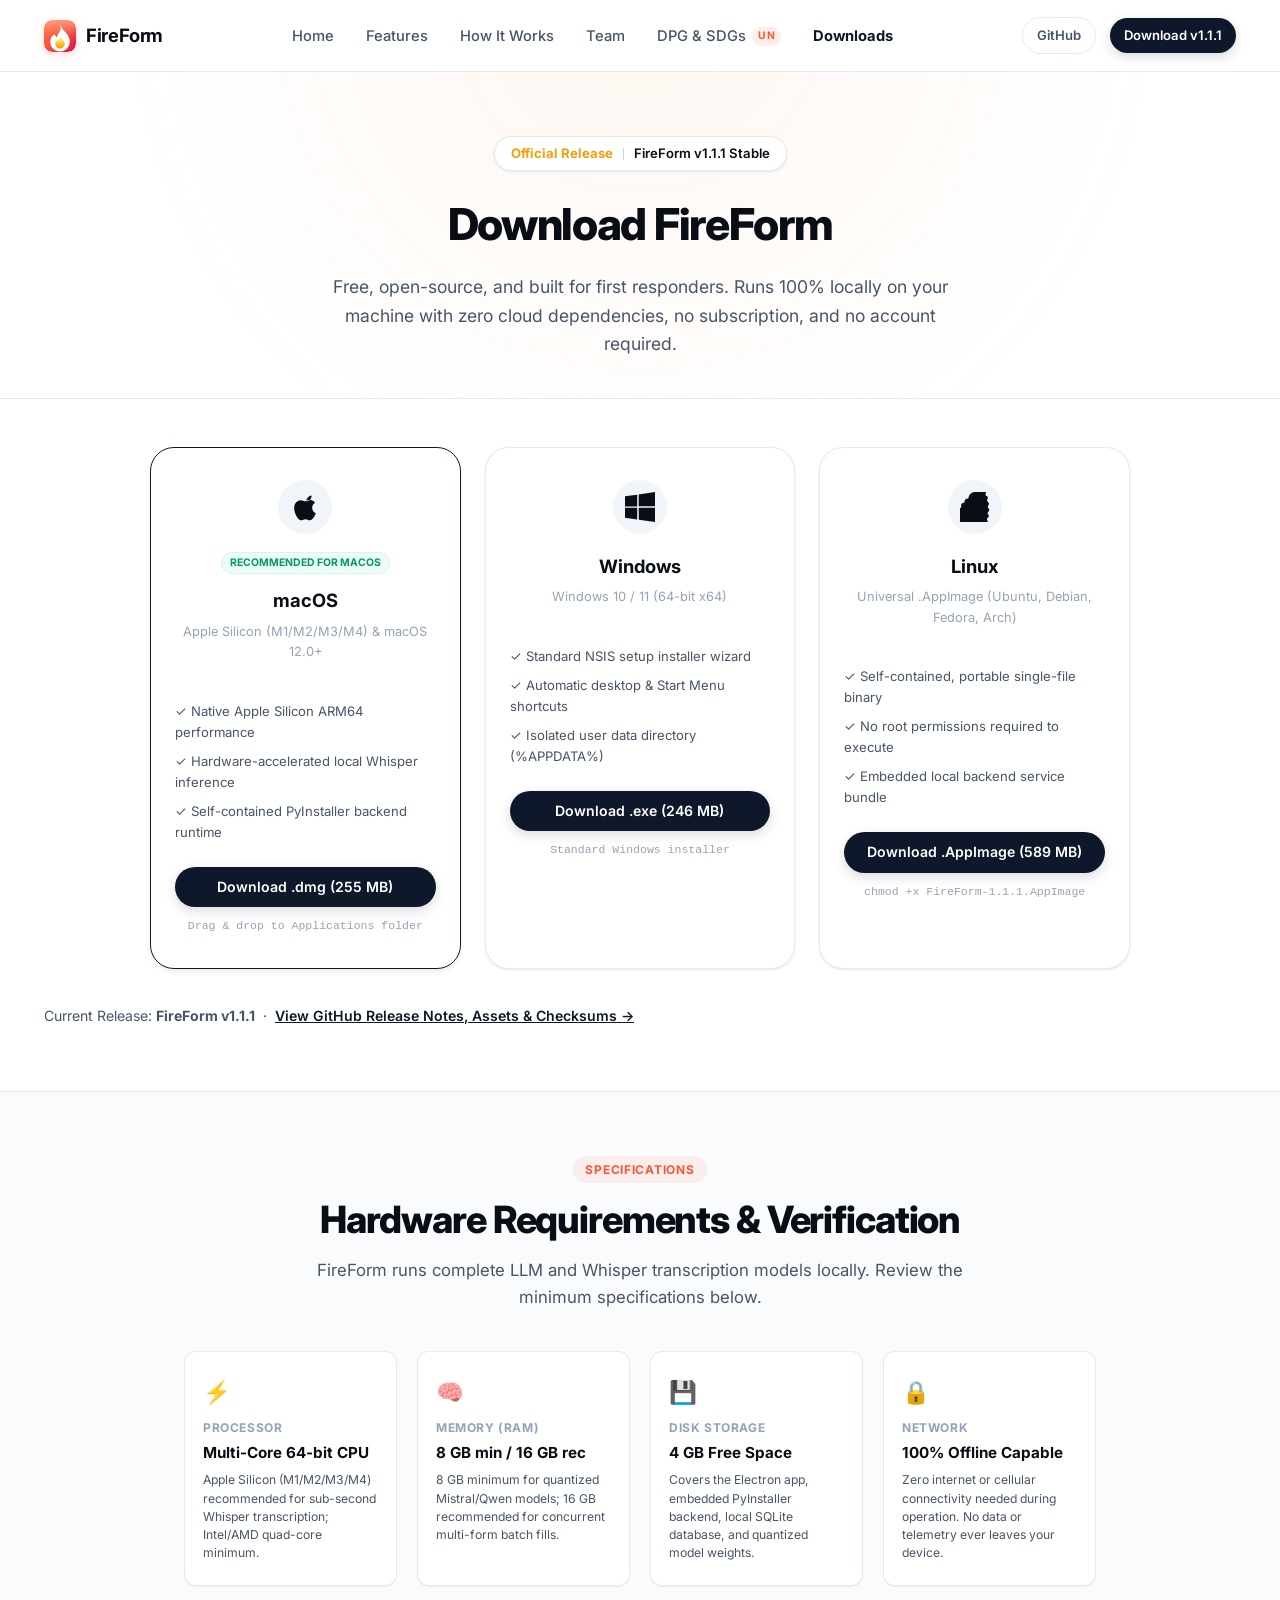
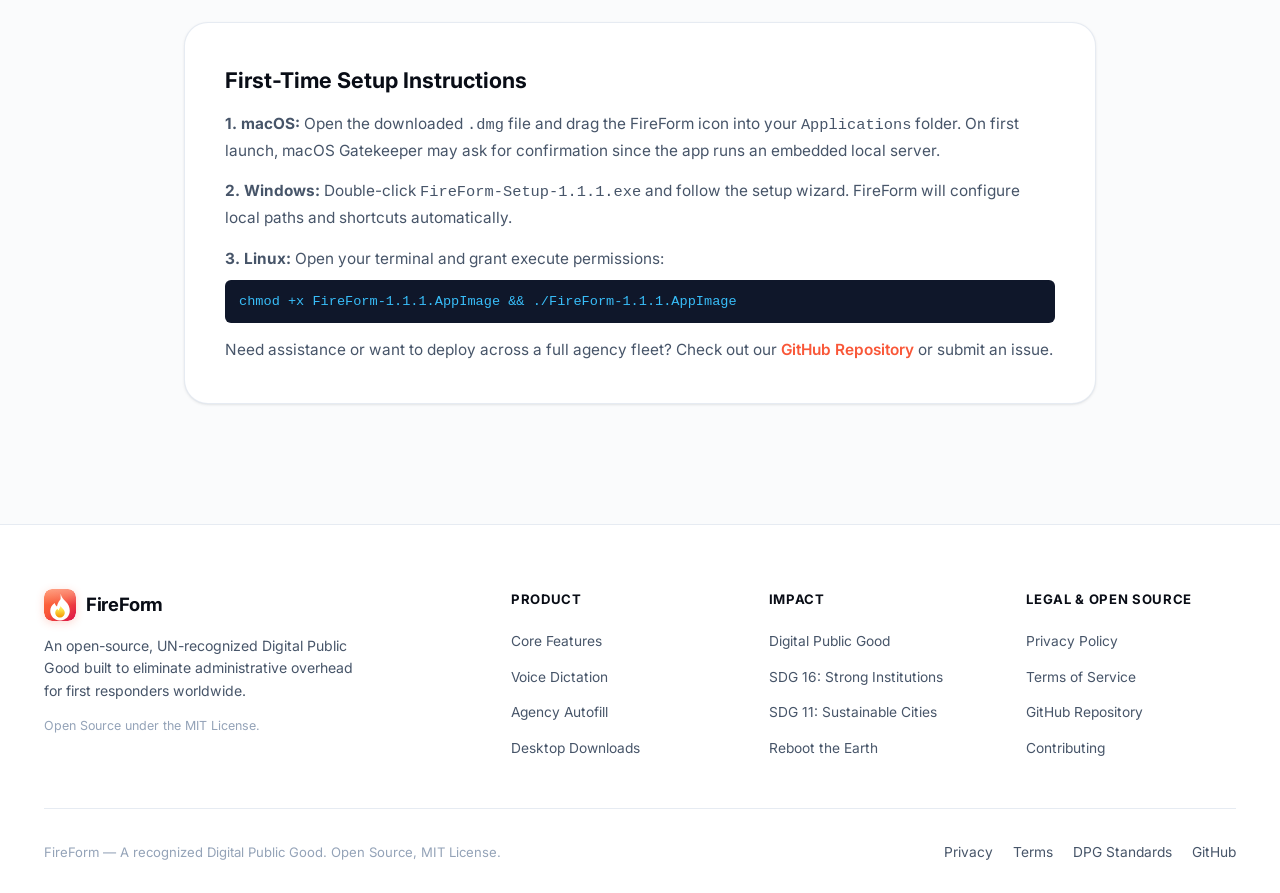
==== commit dde448eb: "style: remove UN DPG tag from navbar and update logo to modern rounded fire gradient without black b" ====
--- a/download.html
+++ b/download.html
@@ -29,7 +29,7 @@
             <img src="assets/logo.svg" alt="FireForm Logo" width="30" height="30">
           </div>
           <span>FireForm</span>
-          <span class="brand-tag">UN DPG</span>
+          
         </a>
 
         <!-- Center Nav Items -->
--- a/styles.css
+++ b/styles.css
@@ -180,9 +180,19 @@
 .brand-icon-box {
   width: 32px;
   height: 32px;
+  border-radius: 8px;
   display: flex;
   align-items: center;
   justify-content: center;
+  overflow: hidden;
+  box-shadow: 0 2px 8px rgba(249, 87, 56, 0.22);
+}
+
+.brand-icon-box img {
+  width: 100%;
+  height: 100%;
+  border-radius: 8px;
+  display: block;
 }
 
 .brand-tag {
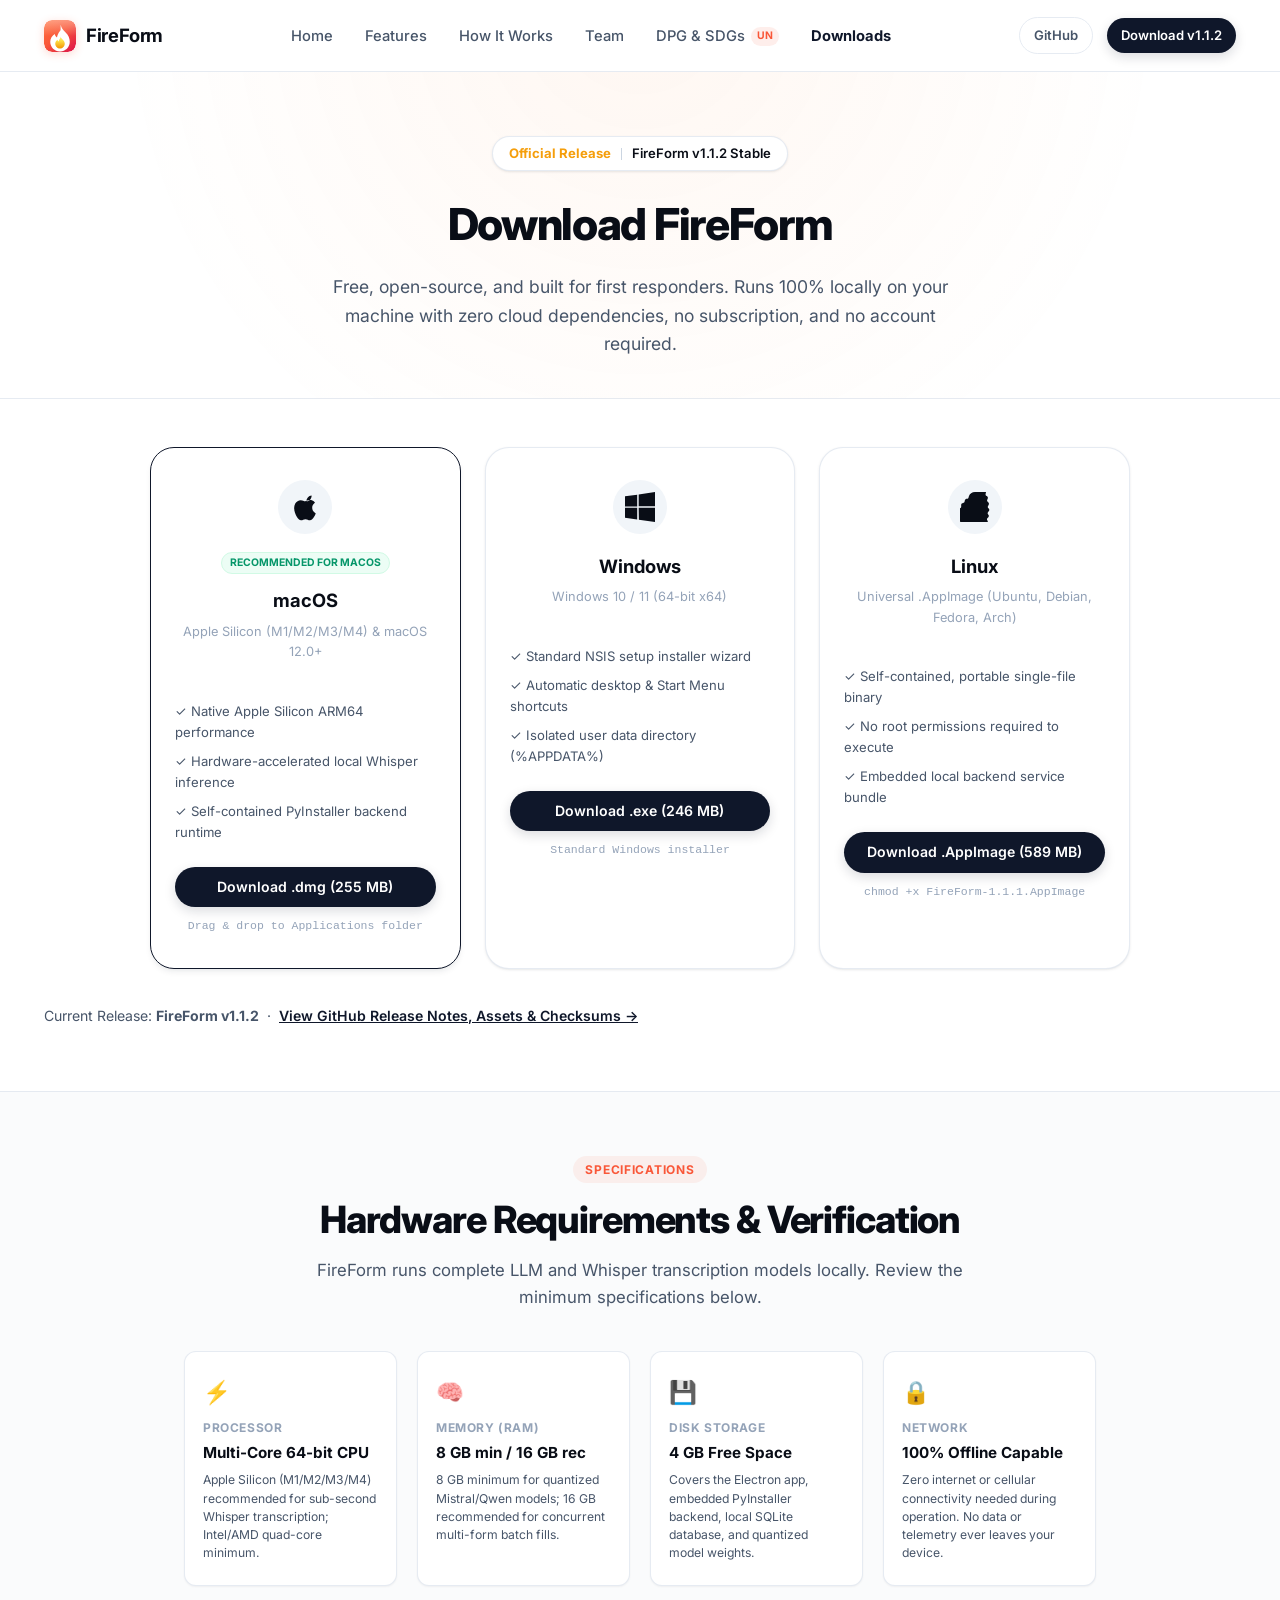
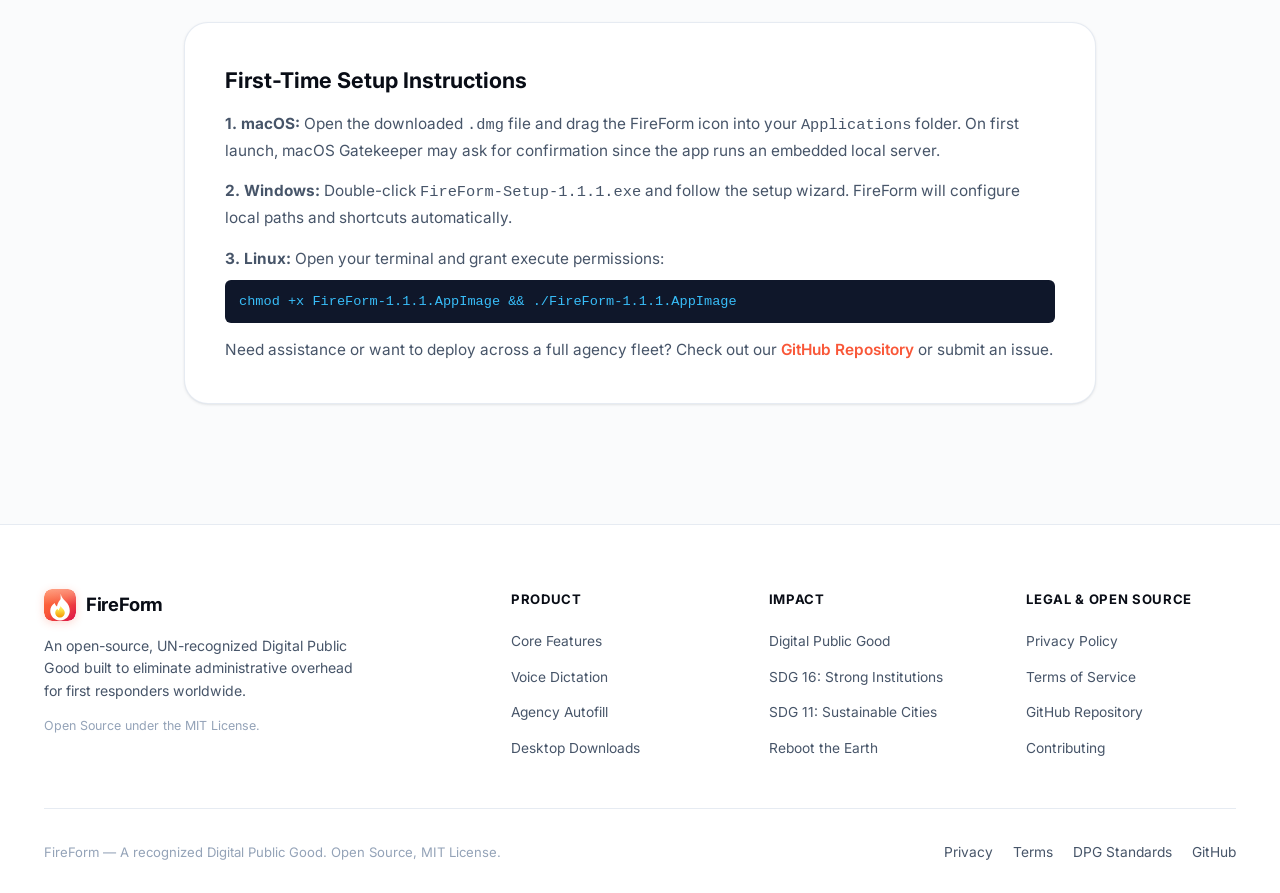
==== commit 6c609adf: "v1.1.2" ====
--- a/download.html
+++ b/download.html
@@ -29,7 +29,7 @@
             <img src="assets/logo.svg" alt="FireForm Logo" width="30" height="30">
           </div>
           <span>FireForm</span>
-          
+
         </a>
 
         <!-- Center Nav Items -->
@@ -39,7 +39,8 @@
           <li><a href="index.html#how-it-works" class="nav-link">How It Works</a></li>
           <li><a href="index.html#creators" class="nav-link">Team</a></li>
           <li><a href="dpg.html" class="nav-link">DPG & SDGs <span class="badge-new">UN</span></a></li>
-          <li><a href="download.html" class="nav-link active" style="color: var(--color-brand-primary); font-weight: 700;">Downloads</a></li>
+          <li><a href="download.html" class="nav-link active"
+              style="color: var(--color-brand-primary); font-weight: 700;">Downloads</a></li>
         </ul>
 
         <!-- Right Action CTAs -->
@@ -49,7 +50,7 @@
             <span>GitHub</span>
           </a>
           <a href="download.html" class="btn btn-primary btn-sm">
-            <span>Download v1.1.1</span>
+            <span>Download v1.1.2</span>
           </a>
           <button class="mobile-toggle" aria-label="Toggle navigation menu">
             <svg width="20" height="20" viewBox="0 0 24 24" fill="none" stroke="currentColor" stroke-width="2">
@@ -69,11 +70,12 @@
       <div class="hero-award-badge" style="margin-bottom: 18px;">
         <span class="badge-stars">Official Release</span>
         <span class="badge-divider"></span>
-        <span class="badge-text">FireForm v1.1.1 Stable</span>
+        <span class="badge-text">FireForm v1.1.2 Stable</span>
       </div>
       <h1 class="doc-page-title">Download FireForm</h1>
       <p class="doc-page-subtitle">
-        Free, open-source, and built for first responders. Runs 100% locally on your machine with zero cloud dependencies, no subscription, and no account required.
+        Free, open-source, and built for first responders. Runs 100% locally on your machine with zero cloud
+        dependencies, no subscription, and no account required.
       </p>
     </div>
   </section>
@@ -87,20 +89,21 @@
         <div class="download-platform-card download-card-featured">
           <div class="platform-icon-circle">
             <svg width="32" height="32" viewBox="0 0 24 24" fill="currentColor">
-              <path d="M18.71 19.5c-.83 1.24-1.71 2.45-3.05 2.47-1.34.03-1.77-.79-3.29-.79-1.53 0-2 .77-3.27.82-1.31.05-2.3-1.32-3.14-2.53C4.25 17 2.94 12.45 4.7 9.39c.87-1.52 2.43-2.48 4.12-2.51 1.28-.02 2.5.87 3.29.87.78 0 2.26-1.07 3.81-.91.65.03 2.47.26 3.64 1.98-.09.06-2.17 1.28-2.15 3.81.03 3.02 2.65 4.03 2.68 4.04-.03.07-.42 1.44-1.38 2.83M15.97 6.37c.64-.78 1.08-1.86.96-2.95-1 .04-2.13.66-2.8 1.44-.59.68-1.11 1.77-.97 2.83 1.12.09 2.18-.54 2.81-1.32z"/>
+              <path
+                d="M18.71 19.5c-.83 1.24-1.71 2.45-3.05 2.47-1.34.03-1.77-.79-3.29-.79-1.53 0-2 .77-3.27.82-1.31.05-2.3-1.32-3.14-2.53C4.25 17 2.94 12.45 4.7 9.39c.87-1.52 2.43-2.48 4.12-2.51 1.28-.02 2.5.87 3.29.87.78 0 2.26-1.07 3.81-.91.65.03 2.47.26 3.64 1.98-.09.06-2.17 1.28-2.15 3.81.03 3.02 2.65 4.03 2.68 4.04-.03.07-.42 1.44-1.38 2.83M15.97 6.37c.64-.78 1.08-1.86.96-2.95-1 .04-2.13.66-2.8 1.44-.59.68-1.11 1.77-.97 2.83 1.12.09 2.18-.54 2.81-1.32z" />
             </svg>
           </div>
           <div class="platform-badge-pill">Recommended for macOS</div>
           <div class="platform-name">macOS</div>
           <div class="platform-specs">Apple Silicon (M1/M2/M3/M4) & macOS 12.0+</div>
-          
+
           <ul class="download-feature-list">
             <li>✓ Native Apple Silicon ARM64 performance</li>
             <li>✓ Hardware-accelerated local Whisper inference</li>
             <li>✓ Self-contained PyInstaller backend runtime</li>
           </ul>
 
-          <a href="https://github.com/fireform-core/fireform-frontend/releases/download/v1.1.1/FireForm-1.1.1-arm64.dmg"
+          <a href="https://github.com/fireform-core/fireform-frontend/releases/download/v1.1.2/FireForm-1.1.1-arm64.dmg"
             class="btn btn-primary btn-block">
             <span>Download .dmg (255 MB)</span>
           </a>
@@ -111,19 +114,20 @@
         <div class="download-platform-card">
           <div class="platform-icon-circle">
             <svg width="30" height="30" viewBox="0 0 24 24" fill="currentColor">
-              <path d="M0 3.449L9.75 2.1v9.451H0m10.949-9.602L24 0v11.4H10.949M0 12.6h9.75v9.451L0 20.699M10.949 12.6H24V24l-12.9-1.801"/>
+              <path
+                d="M0 3.449L9.75 2.1v9.451H0m10.949-9.602L24 0v11.4H10.949M0 12.6h9.75v9.451L0 20.699M10.949 12.6H24V24l-12.9-1.801" />
             </svg>
           </div>
           <div class="platform-name">Windows</div>
           <div class="platform-specs">Windows 10 / 11 (64-bit x64)</div>
-          
+
           <ul class="download-feature-list">
             <li>✓ Standard NSIS setup installer wizard</li>
             <li>✓ Automatic desktop & Start Menu shortcuts</li>
             <li>✓ Isolated user data directory (%APPDATA%)</li>
           </ul>
 
-          <a href="https://github.com/fireform-core/fireform-frontend/releases/download/v1.1.1/FireForm-Setup-1.1.1.exe"
+          <a href="https://github.com/fireform-core/fireform-frontend/releases/download/v1.1.2/FireForm-Setup-1.1.1.exe"
             class="btn btn-primary btn-block">
             <span>Download .exe (246 MB)</span>
           </a>
@@ -134,19 +138,20 @@
         <div class="download-platform-card">
           <div class="platform-icon-circle">
             <svg width="30" height="30" viewBox="0 0 24 24" fill="currentColor">
-              <path d="M12.002 0c-2.317 0-4.322 1.34-4.887 3.328l-.348 1.258c-.14.502-.63.844-1.15.802-.82-.066-1.554.437-1.727 1.25l-.26 1.22c-.115.545-.584.938-1.139.954-.88.026-1.58.74-1.564 1.62l.024 1.312c.01.56-.372 1.054-.926 1.196-.807.208-1.295.993-1.132 1.815l.238 1.2c.11.556-.204 1.107-.745 1.294-.787.272-1.218 1.108-.99 1.916l.322 1.144c.152.54-.108 1.118-.622 1.365-.75.362-1.077 1.246-.75 2.032.327.786 1.21 1.114 1.996.75l1.178-.545c.504-.233 1.102-.02 1.37.487.394.747 1.29 1.025 2.054.636l1.108-.564c.5-.255 1.107-.073 1.402.417.435.723 1.354.954 2.107.53l1.118-.627c.488-.274 1.103-.134 1.43.326.48.675 1.42.85 2.152.4l1.09-.67c.48-.295 1.1-.19 1.45.242.52.64 1.47.74 2.18.23l1.03-.73c.47-.33 1.1-.26 1.48.16.56.6 1.52.65 2.2.11.69-.53.75-1.5.15-2.2-.42-.48-.41-1.21.03-1.68l.8-.85c.6-.64.55-1.63-.12-2.21-.49-.43-.57-1.16-.18-1.68l.74-.98c.55-.73.4-1.74-.34-2.27-.53-.38-.7-1.09-.4-1.65l.59-1.1c.42-.78.14-1.74-.63-2.19-.58-.33-.84-1.01-.6-1.61l.46-1.15c.34-.84-.07-1.8-.9-2.14-.62-.25-.97-.88-.82-1.53l.28-1.21c.21-.89-.35-1.76-1.24-1.97-.66-.16-1.1-.73-1.04-1.4l.1-1.23c.08-.92-.61-1.71-1.53-1.76-.68-.04-1.22-.55-1.28-1.23l-.11-1.23c-.09-.96-.9-1.69-1.86-1.64-.69.04-1.29-.44-1.41-1.12l-.22-1.24C16.89 1.32 14.88 0 12.56 0h-.56z"/>
+              <path
+                d="M12.002 0c-2.317 0-4.322 1.34-4.887 3.328l-.348 1.258c-.14.502-.63.844-1.15.802-.82-.066-1.554.437-1.727 1.25l-.26 1.22c-.115.545-.584.938-1.139.954-.88.026-1.58.74-1.564 1.62l.024 1.312c.01.56-.372 1.054-.926 1.196-.807.208-1.295.993-1.132 1.815l.238 1.2c.11.556-.204 1.107-.745 1.294-.787.272-1.218 1.108-.99 1.916l.322 1.144c.152.54-.108 1.118-.622 1.365-.75.362-1.077 1.246-.75 2.032.327.786 1.21 1.114 1.996.75l1.178-.545c.504-.233 1.102-.02 1.37.487.394.747 1.29 1.025 2.054.636l1.108-.564c.5-.255 1.107-.073 1.402.417.435.723 1.354.954 2.107.53l1.118-.627c.488-.274 1.103-.134 1.43.326.48.675 1.42.85 2.152.4l1.09-.67c.48-.295 1.1-.19 1.45.242.52.64 1.47.74 2.18.23l1.03-.73c.47-.33 1.1-.26 1.48.16.56.6 1.52.65 2.2.11.69-.53.75-1.5.15-2.2-.42-.48-.41-1.21.03-1.68l.8-.85c.6-.64.55-1.63-.12-2.21-.49-.43-.57-1.16-.18-1.68l.74-.98c.55-.73.4-1.74-.34-2.27-.53-.38-.7-1.09-.4-1.65l.59-1.1c.42-.78.14-1.74-.63-2.19-.58-.33-.84-1.01-.6-1.61l.46-1.15c.34-.84-.07-1.8-.9-2.14-.62-.25-.97-.88-.82-1.53l.28-1.21c.21-.89-.35-1.76-1.24-1.97-.66-.16-1.1-.73-1.04-1.4l.1-1.23c.08-.92-.61-1.71-1.53-1.76-.68-.04-1.22-.55-1.28-1.23l-.11-1.23c-.09-.96-.9-1.69-1.86-1.64-.69.04-1.29-.44-1.41-1.12l-.22-1.24C16.89 1.32 14.88 0 12.56 0h-.56z" />
             </svg>
           </div>
           <div class="platform-name">Linux</div>
           <div class="platform-specs">Universal .AppImage (Ubuntu, Debian, Fedora, Arch)</div>
-          
+
           <ul class="download-feature-list">
             <li>✓ Self-contained, portable single-file binary</li>
             <li>✓ No root permissions required to execute</li>
             <li>✓ Embedded local backend service bundle</li>
           </ul>
 
-          <a href="https://github.com/fireform-core/fireform-frontend/releases/download/v1.1.1/FireForm-1.1.1.AppImage"
+          <a href="https://github.com/fireform-core/fireform-frontend/releases/download/v1.1.2/FireForm-1.1.1.AppImage"
             class="btn btn-primary btn-block">
             <span>Download .AppImage (589 MB)</span>
           </a>
@@ -157,8 +162,9 @@
 
       <!-- Release Checksum Banner -->
       <div class="release-notes-banner" style="margin-top: 36px;">
-        Current Release: <strong>FireForm v1.1.1</strong> &nbsp;·&nbsp;
-        <a href="https://github.com/fireform-core/fireform-frontend/releases/tag/v1.1.1" target="_blank" rel="noopener noreferrer">
+        Current Release: <strong>FireForm v1.1.2</strong> &nbsp;·&nbsp;
+        <a href="https://github.com/fireform-core/fireform-frontend/releases/tag/v1.1.2" target="_blank"
+          rel="noopener noreferrer">
           View GitHub Release Notes, Assets &amp; Checksums →
         </a>
       </div>
@@ -181,28 +187,32 @@
           <div class="spec-icon">⚡</div>
           <div class="spec-title">Processor</div>
           <div class="spec-val">Multi-Core 64-bit CPU</div>
-          <div class="spec-desc">Apple Silicon (M1/M2/M3/M4) recommended for sub-second Whisper transcription; Intel/AMD quad-core minimum.</div>
+          <div class="spec-desc">Apple Silicon (M1/M2/M3/M4) recommended for sub-second Whisper transcription; Intel/AMD
+            quad-core minimum.</div>
         </div>
 
         <div class="spec-card">
           <div class="spec-icon">🧠</div>
           <div class="spec-title">Memory (RAM)</div>
           <div class="spec-val">8 GB min / 16 GB rec</div>
-          <div class="spec-desc">8 GB minimum for quantized Mistral/Qwen models; 16 GB recommended for concurrent multi-form batch fills.</div>
+          <div class="spec-desc">8 GB minimum for quantized Mistral/Qwen models; 16 GB recommended for concurrent
+            multi-form batch fills.</div>
         </div>
 
         <div class="spec-card">
           <div class="spec-icon">💾</div>
           <div class="spec-title">Disk Storage</div>
           <div class="spec-val">4 GB Free Space</div>
-          <div class="spec-desc">Covers the Electron app, embedded PyInstaller backend, local SQLite database, and quantized model weights.</div>
+          <div class="spec-desc">Covers the Electron app, embedded PyInstaller backend, local SQLite database, and
+            quantized model weights.</div>
         </div>
 
         <div class="spec-card">
           <div class="spec-icon">🔒</div>
           <div class="spec-title">Network</div>
           <div class="spec-val">100% Offline Capable</div>
-          <div class="spec-desc">Zero internet or cellular connectivity needed during operation. No data or telemetry ever leaves your device.</div>
+          <div class="spec-desc">Zero internet or cellular connectivity needed during operation. No data or telemetry
+            ever leaves your device.</div>
         </div>
       </div>
 
@@ -210,19 +220,24 @@
       <div class="doc-card" style="margin-top: 36px;">
         <h2>First-Time Setup Instructions</h2>
         <p>
-          <strong>1. macOS:</strong> Open the downloaded <code>.dmg</code> file and drag the FireForm icon into your <code>Applications</code> folder. On first launch, macOS Gatekeeper may ask for confirmation since the app runs an embedded local server.
+          <strong>1. macOS:</strong> Open the downloaded <code>.dmg</code> file and drag the FireForm icon into your
+          <code>Applications</code> folder. On first launch, macOS Gatekeeper may ask for confirmation since the app
+          runs an embedded local server.
         </p>
         <p>
-          <strong>2. Windows:</strong> Double-click <code>FireForm-Setup-1.1.1.exe</code> and follow the setup wizard. FireForm will configure local paths and shortcuts automatically.
+          <strong>2. Windows:</strong> Double-click <code>FireForm-Setup-1.1.1.exe</code> and follow the setup wizard.
+          FireForm will configure local paths and shortcuts automatically.
         </p>
         <p>
           <strong>3. Linux:</strong> Open your terminal and grant execute permissions:
           <br>
-          <code style="display: block; margin-top: 8px; padding: 10px 14px; background: #0f172a; color: #38bdf8; border-radius: 6px; font-family: var(--font-mono); font-size: 0.85rem;">chmod +x FireForm-1.1.1.AppImage && ./FireForm-1.1.1.AppImage</code>
+          <code
+            style="display: block; margin-top: 8px; padding: 10px 14px; background: #0f172a; color: #38bdf8; border-radius: 6px; font-family: var(--font-mono); font-size: 0.85rem;">chmod +x FireForm-1.1.1.AppImage && ./FireForm-1.1.1.AppImage</code>
         </p>
         <p style="margin-top: 14px;">
-          Need assistance or want to deploy across a full agency fleet? Check out our 
-          <a href="https://github.com/fireform-core/FireForm" target="_blank" rel="noopener noreferrer" style="color: var(--color-accent-flame); font-weight: 600;">GitHub Repository</a> or submit an issue.
+          Need assistance or want to deploy across a full agency fleet? Check out our
+          <a href="https://github.com/fireform-core/FireForm" target="_blank" rel="noopener noreferrer"
+            style="color: var(--color-accent-flame); font-weight: 600;">GitHub Repository</a> or submit an issue.
         </p>
       </div>
     </div>
@@ -241,7 +256,8 @@
             <span>FireForm</span>
           </a>
           <p class="footer-desc">
-            An open-source, UN-recognized Digital Public Good built to eliminate administrative overhead for first responders worldwide.
+            An open-source, UN-recognized Digital Public Good built to eliminate administrative overhead for first
+            responders worldwide.
           </p>
           <div style="font-size: 0.78rem; color: #94a3b8;">
             Open Source under the MIT License.
@@ -303,4 +319,4 @@
   <script src="script.js"></script>
 </body>
 
-</html>
+</html>
--- a/styles.css
+++ b/styles.css
@@ -1910,7 +1910,7 @@
   }
 }
 /* ==========================================================================
-   Hero Split Layout (v1.1.1 redesign)
+   Hero Split Layout (v1.1.2 redesign)
    ========================================================================== */
 
 .hero-section.hero-split {
@@ -2676,3 +2676,884 @@
     font-size: 1.6rem;
   }
 }
+
+/* ==========================================================================
+   Interactive Product Demo Section (4 Tabs - Issues #19, #17, #16, #15, #13)
+   ========================================================================== */
+
+.demo-software-section {
+  padding: 88px 0;
+  background: #f8fafc;
+  border-top: 1px solid var(--border-light);
+  border-bottom: 1px solid var(--border-light);
+}
+
+.demo-tabs-container {
+  width: 100%;
+  max-width: 1100px;
+  margin: 0 auto;
+}
+
+/* 4 Tab Buttons Nav */
+.demo-tabs-nav {
+  display: grid;
+  grid-template-columns: repeat(4, 1fr);
+  gap: 12px;
+  margin-bottom: 24px;
+}
+
+.demo-tab-btn {
+  background: #ffffff;
+  border: 1px solid var(--border-light);
+  border-radius: var(--radius-lg);
+  padding: 16px 18px;
+  display: flex;
+  align-items: center;
+  gap: 14px;
+  text-align: left;
+  cursor: pointer;
+  transition: all 0.2s ease;
+  box-shadow: var(--shadow-xs);
+}
+
+.demo-tab-btn:hover {
+  border-color: #cbd5e1;
+  transform: translateY(-2px);
+  box-shadow: var(--shadow-sm);
+}
+
+.demo-tab-btn.active {
+  background: #0f172a;
+  border-color: #0f172a;
+  color: #ffffff;
+  box-shadow: var(--shadow-md);
+}
+
+.demo-tab-num {
+  font-family: var(--font-mono);
+  font-size: 0.85rem;
+  font-weight: 700;
+  padding: 4px 8px;
+  border-radius: 6px;
+  background: #f1f5f9;
+  color: #475569;
+  flex-shrink: 0;
+}
+
+.demo-tab-btn.active .demo-tab-num {
+  background: rgba(255, 255, 255, 0.16);
+  color: #38bdf8;
+}
+
+.demo-tab-info {
+  display: flex;
+  flex-direction: column;
+  gap: 2px;
+  min-width: 0;
+}
+
+.demo-tab-title {
+  font-size: 0.88rem;
+  font-weight: 700;
+  color: var(--text-primary);
+  white-space: nowrap;
+  overflow: hidden;
+  text-overflow: ellipsis;
+}
+
+.demo-tab-btn.active .demo-tab-title {
+  color: #ffffff;
+}
+
+.demo-tab-sub {
+  font-size: 0.72rem;
+  color: var(--text-muted);
+  white-space: nowrap;
+  overflow: hidden;
+  text-overflow: ellipsis;
+}
+
+.demo-tab-btn.active .demo-tab-sub {
+  color: #94a3b8;
+}
+
+/* App Chrome Frame */
+.demo-app-frame {
+  background: #ffffff;
+  border: 1px solid #cbd5e1;
+  border-radius: var(--radius-xl);
+  overflow: hidden;
+  box-shadow: 0 25px 50px -12px rgba(15, 23, 42, 0.16), 0 8px 20px -4px rgba(15, 23, 42, 0.08);
+}
+
+.demo-app-chrome {
+  background: #0f172a;
+  padding: 12px 20px;
+  display: flex;
+  align-items: center;
+  justify-content: space-between;
+  border-bottom: 1px solid rgba(255, 255, 255, 0.08);
+}
+
+.demo-chrome-address {
+  font-family: var(--font-mono);
+  font-size: 0.76rem;
+  color: #94a3b8;
+  display: flex;
+  align-items: center;
+  gap: 8px;
+  background: rgba(255, 255, 255, 0.06);
+  padding: 4px 14px;
+  border-radius: 9999px;
+  border: 1px solid rgba(255, 255, 255, 0.08);
+}
+
+.demo-chrome-status {
+  font-size: 0.72rem;
+  color: #10b981;
+  font-weight: 600;
+  display: flex;
+  align-items: center;
+  gap: 6px;
+}
+
+.status-indicator-dot {
+  width: 7px;
+  height: 7px;
+  border-radius: 50%;
+  background: #10b981;
+  box-shadow: 0 0 8px #10b981;
+}
+
+/* Demo App Body */
+.demo-app-body {
+  padding: 32px;
+  min-height: 480px;
+  background: #ffffff;
+}
+
+.demo-tab-panel {
+  display: none;
+}
+
+.demo-tab-panel.active {
+  display: block;
+  animation: fadeIn 0.25s ease;
+}
+
+@keyframes fadeIn {
+  from { opacity: 0; transform: translateY(4px); }
+  to { opacity: 1; transform: translateY(0); }
+}
+
+/* --- Tab 1: Fill Form & Voice Studio Styles --- */
+.demo-panel-grid {
+  display: grid;
+  grid-template-columns: 1.15fr 1fr;
+  gap: 32px;
+}
+
+.demo-panel-header {
+  display: flex;
+  align-items: center;
+  justify-content: space-between;
+  margin-bottom: 14px;
+}
+
+.demo-panel-badge {
+  font-size: 0.74rem;
+  font-weight: 700;
+  text-transform: uppercase;
+  letter-spacing: 0.04em;
+  color: var(--text-primary);
+  background: #f1f5f9;
+  padding: 4px 10px;
+  border-radius: 6px;
+}
+
+.demo-model-selector-bar {
+  display: flex;
+  align-items: center;
+  gap: 8px;
+  font-size: 0.78rem;
+  color: var(--text-secondary);
+}
+
+.demo-select {
+  font-family: inherit;
+  font-size: 0.76rem;
+  padding: 5px 10px;
+  border-radius: 6px;
+  border: 1px solid var(--border-light);
+  background: #ffffff;
+  color: var(--text-primary);
+  outline: none;
+}
+
+.demo-textarea-wrap {
+  margin-bottom: 14px;
+}
+
+.demo-textarea {
+  width: 100%;
+  font-family: inherit;
+  font-size: 0.88rem;
+  line-height: 1.6;
+  padding: 14px;
+  border-radius: 8px;
+  border: 1px solid var(--border-light);
+  background: #fafbfc;
+  color: var(--text-primary);
+  resize: vertical;
+  outline: none;
+  transition: border-color 0.2s ease;
+}
+
+.demo-textarea:focus {
+  border-color: #3b82f6;
+  background: #ffffff;
+  box-shadow: 0 0 0 3px rgba(59, 130, 246, 0.1);
+}
+
+.demo-action-bar {
+  display: flex;
+  align-items: center;
+  gap: 12px;
+  margin-bottom: 12px;
+}
+
+.mic-dot {
+  width: 8px;
+  height: 8px;
+  border-radius: 50%;
+  background: #ef4444;
+  margin-right: 4px;
+}
+
+.btn.recording-active {
+  background: #fef2f2;
+  border-color: #f87171;
+  color: #dc2626;
+}
+
+.btn.recording-active .mic-dot {
+  animation: pulse-dot 1s infinite;
+}
+
+.demo-hint-text {
+  font-size: 0.74rem;
+  color: var(--text-muted);
+  line-height: 1.5;
+}
+
+/* Agency Form Tiles */
+.demo-agency-tiles {
+  display: flex;
+  flex-direction: column;
+  gap: 10px;
+  margin-bottom: 18px;
+}
+
+.demo-tile {
+  display: flex;
+  align-items: center;
+  justify-content: space-between;
+  padding: 10px 14px;
+  background: #fafbfc;
+  border: 1px solid var(--border-light);
+  border-radius: 8px;
+  transition: all 0.2s ease;
+}
+
+.demo-tile.active {
+  border-color: #bbf7d0;
+  background: #f0fdf4;
+}
+
+.demo-tile-left {
+  display: flex;
+  align-items: center;
+  gap: 10px;
+}
+
+.demo-tile-icon {
+  font-size: 1.2rem;
+}
+
+.demo-tile-name {
+  font-size: 0.82rem;
+  font-weight: 700;
+  color: var(--text-primary);
+}
+
+.demo-tile-meta {
+  font-size: 0.7rem;
+  color: var(--text-muted);
+}
+
+.demo-badge-check {
+  font-size: 0.7rem;
+  font-weight: 700;
+  padding: 2px 8px;
+  border-radius: 9999px;
+  background: #ecfdf5;
+  color: #059669;
+  border: 1px solid #a7f3d0;
+}
+
+/* Schema JSON preview */
+.demo-schema-box {
+  background: #0f172a;
+  border-radius: 8px;
+  padding: 14px 16px;
+  color: #e2e8f0;
+}
+
+.demo-schema-header {
+  display: flex;
+  align-items: center;
+  justify-content: space-between;
+  font-size: 0.72rem;
+  color: #94a3b8;
+  margin-bottom: 8px;
+  padding-bottom: 6px;
+  border-bottom: 1px solid rgba(255, 255, 255, 0.08);
+}
+
+.demo-code-badge {
+  font-size: 0.65rem;
+  font-weight: 700;
+  padding: 1px 6px;
+  border-radius: 4px;
+  background: rgba(16, 185, 129, 0.2);
+  color: #34d399;
+}
+
+.demo-schema-code {
+  font-family: var(--font-mono);
+  font-size: 0.72rem;
+  line-height: 1.5;
+  color: #38bdf8;
+  max-height: 140px;
+  overflow-y: auto;
+}
+
+/* --- Tab 2: Template Builder Styles --- */
+.demo-template-head {
+  display: flex;
+  align-items: center;
+  justify-content: space-between;
+  margin-bottom: 18px;
+  padding-bottom: 14px;
+  border-bottom: 1px solid var(--border-light);
+}
+
+.demo-template-select-bar {
+  display: flex;
+  align-items: center;
+  gap: 10px;
+  font-size: 0.84rem;
+  color: var(--text-secondary);
+}
+
+.demo-fields-table-wrapper {
+  overflow-x: auto;
+  border: 1px solid var(--border-light);
+  border-radius: 8px;
+  margin-bottom: 16px;
+}
+
+.demo-fields-table {
+  width: 100%;
+  border-collapse: collapse;
+  font-size: 0.8rem;
+  text-align: left;
+}
+
+.demo-fields-table th {
+  background: #f8fafc;
+  padding: 10px 14px;
+  font-weight: 700;
+  color: var(--text-primary);
+  border-bottom: 1px solid var(--border-light);
+}
+
+.demo-fields-table td {
+  padding: 10px 14px;
+  border-bottom: 1px solid #f1f5f9;
+  color: var(--text-secondary);
+}
+
+.demo-fields-table tr:last-child td {
+  border-bottom: none;
+}
+
+.code-pill {
+  font-family: var(--font-mono);
+  font-size: 0.75rem;
+  background: #f1f5f9;
+  padding: 2px 6px;
+  border-radius: 4px;
+  color: #0f172a;
+}
+
+.conf-badge {
+  font-size: 0.72rem;
+  font-weight: 700;
+  padding: 2px 6px;
+  border-radius: 4px;
+}
+
+.conf-high {
+  background: #ecfdf5;
+  color: #059669;
+}
+
+.status-tag {
+  font-size: 0.72rem;
+  font-weight: 600;
+  padding: 2px 8px;
+  border-radius: 9999px;
+}
+
+.tag-mapped {
+  background: #eff6ff;
+  color: #2563eb;
+}
+
+.demo-template-footer {
+  display: flex;
+  align-items: center;
+  justify-content: space-between;
+  font-size: 0.8rem;
+  color: var(--text-secondary);
+}
+
+/* --- Tab 3: ZIP Code & Weather APIs Styles (Issue #16) --- */
+.demo-context-grid {
+  display: grid;
+  grid-template-columns: 1fr 1fr;
+  gap: 28px;
+}
+
+.demo-context-card {
+  background: #fafbfc;
+  border: 1px solid var(--border-light);
+  border-radius: 12px;
+  padding: 24px;
+  display: flex;
+  flex-direction: column;
+}
+
+.context-card-head {
+  display: flex;
+  align-items: center;
+  gap: 14px;
+  margin-bottom: 16px;
+}
+
+.context-icon-circle {
+  width: 44px;
+  height: 44px;
+  border-radius: 10px;
+  display: flex;
+  align-items: center;
+  justify-content: center;
+  font-size: 1.4rem;
+  flex-shrink: 0;
+}
+
+.context-card-title {
+  font-size: 1rem;
+  font-weight: 700;
+  color: var(--text-primary);
+  margin-bottom: 2px;
+}
+
+.context-card-sub {
+  font-size: 0.75rem;
+  color: var(--text-muted);
+}
+
+.demo-input-group {
+  display: flex;
+  gap: 8px;
+  margin-bottom: 16px;
+}
+
+.demo-input {
+  flex: 1;
+  font-family: inherit;
+  font-size: 0.84rem;
+  padding: 8px 12px;
+  border-radius: 6px;
+  border: 1px solid var(--border-light);
+  background: #ffffff;
+  color: var(--text-primary);
+  outline: none;
+}
+
+.demo-result-box {
+  background: #ffffff;
+  border: 1px solid var(--border-light);
+  border-radius: 8px;
+  padding: 14px;
+  display: flex;
+  flex-direction: column;
+  gap: 8px;
+  margin-bottom: 16px;
+}
+
+.context-detail-row {
+  display: flex;
+  justify-content: space-between;
+  font-size: 0.78rem;
+  padding-bottom: 6px;
+  border-bottom: 1px solid #f8fafc;
+}
+
+.context-detail-row:last-child {
+  border-bottom: none;
+  padding-bottom: 0;
+}
+
+.detail-label {
+  color: var(--text-muted);
+  font-weight: 500;
+}
+
+.detail-val {
+  color: var(--text-primary);
+  font-weight: 600;
+  text-align: right;
+}
+
+.context-use-case {
+  font-size: 0.75rem;
+  color: var(--text-secondary);
+  line-height: 1.5;
+  background: #ffffff;
+  border-left: 3px solid #3b82f6;
+  padding: 8px 12px;
+  border-radius: 0 6px 6px 0;
+  margin-top: auto;
+}
+
+.weather-metrics-grid {
+  display: grid;
+  grid-template-columns: repeat(2, 1fr);
+  gap: 12px;
+  margin-bottom: 16px;
+}
+
+.weather-metric-tile {
+  background: #ffffff;
+  border: 1px solid var(--border-light);
+  border-radius: 8px;
+  padding: 14px;
+  display: flex;
+  flex-direction: column;
+  gap: 4px;
+}
+
+.weather-metric-tile.alert-critical {
+  border-color: #fecaca;
+  background: #fef2f2;
+}
+
+.weather-metric-tile.alert-critical .weather-val {
+  color: #dc2626;
+}
+
+.weather-metric-tile.alert-warning {
+  border-color: #fed7aa;
+  background: #fff7ed;
+}
+
+.weather-metric-tile.alert-warning .weather-val {
+  color: #ea580c;
+}
+
+.weather-val {
+  font-size: 1.35rem;
+  font-weight: 800;
+  color: var(--text-primary);
+}
+
+.weather-label {
+  font-size: 0.72rem;
+  color: var(--text-muted);
+  font-weight: 500;
+}
+
+/* --- Tab 4: Multi-Provider Setup Styles (Issue #17) --- */
+.provider-arch-callout {
+  background: linear-gradient(135deg, #0f172a 0%, #1e293b 100%);
+  color: #ffffff;
+  border-radius: 12px;
+  padding: 24px;
+  display: flex;
+  align-items: center;
+  justify-content: space-between;
+  gap: 24px;
+  margin-bottom: 24px;
+}
+
+.provider-arch-text h3 {
+  font-size: 1.2rem;
+  font-weight: 700;
+  margin-bottom: 6px;
+}
+
+.provider-arch-text p {
+  font-size: 0.88rem;
+  color: #cbd5e1;
+  line-height: 1.55;
+  max-width: 640px;
+}
+
+.provider-arch-badge span {
+  font-size: 0.75rem;
+  font-weight: 700;
+  padding: 4px 12px;
+  border-radius: 9999px;
+  background: rgba(16, 185, 129, 0.2);
+  color: #34d399;
+  border: 1px solid rgba(16, 185, 129, 0.4);
+  white-space: nowrap;
+}
+
+.provider-nav-pills {
+  display: flex;
+  gap: 8px;
+  margin-bottom: 16px;
+  flex-wrap: wrap;
+}
+
+.provider-pill {
+  font-size: 0.8rem;
+  font-weight: 600;
+  padding: 8px 16px;
+  border-radius: 9999px;
+  background: #f1f5f9;
+  color: #475569;
+  border: 1px solid var(--border-light);
+  cursor: pointer;
+  transition: all 0.2s ease;
+}
+
+.provider-pill.active {
+  background: #0f172a;
+  color: #ffffff;
+  border-color: #0f172a;
+}
+
+.provider-config-card {
+  background: #fafbfc;
+  border: 1px solid var(--border-light);
+  border-radius: 12px;
+  padding: 24px;
+  margin-bottom: 24px;
+}
+
+.provider-card-head {
+  display: flex;
+  align-items: center;
+  justify-content: space-between;
+  margin-bottom: 18px;
+  padding-bottom: 14px;
+  border-bottom: 1px solid var(--border-light);
+}
+
+.provider-name {
+  font-size: 1.05rem;
+  font-weight: 700;
+  color: var(--text-primary);
+  margin-bottom: 2px;
+}
+
+.provider-sub {
+  font-size: 0.76rem;
+  color: var(--text-muted);
+}
+
+.provider-status-badge {
+  font-size: 0.72rem;
+  font-weight: 700;
+  padding: 3px 10px;
+  border-radius: 9999px;
+  background: #ecfdf5;
+  color: #059669;
+  border: 1px solid #a7f3d0;
+}
+
+.provider-form-grid {
+  display: grid;
+  grid-template-columns: repeat(2, 1fr);
+  gap: 16px;
+  margin-bottom: 20px;
+}
+
+.provider-form-field {
+  display: flex;
+  flex-direction: column;
+  gap: 6px;
+}
+
+.provider-form-field label {
+  font-size: 0.75rem;
+  font-weight: 600;
+  color: var(--text-secondary);
+}
+
+.provider-latency-stat {
+  font-size: 0.82rem;
+  color: var(--text-secondary);
+  padding: 8px 12px;
+  background: #ffffff;
+  border: 1px solid var(--border-light);
+  border-radius: 6px;
+  display: flex;
+  align-items: center;
+  gap: 6px;
+}
+
+.latency-val {
+  color: #059669;
+  font-weight: 700;
+}
+
+.provider-card-actions {
+  display: flex;
+  align-items: center;
+  justify-content: space-between;
+}
+
+.provider-security-note {
+  font-size: 0.74rem;
+  color: var(--text-muted);
+}
+
+.provider-onboarding-steps {
+  display: grid;
+  grid-template-columns: repeat(3, 1fr);
+  gap: 16px;
+}
+
+.onboarding-step-card {
+  background: #ffffff;
+  border: 1px solid var(--border-light);
+  border-radius: 8px;
+  padding: 18px;
+}
+
+.step-num {
+  width: 24px;
+  height: 24px;
+  border-radius: 50%;
+  background: #0f172a;
+  color: #ffffff;
+  font-size: 0.72rem;
+  font-weight: 700;
+  display: flex;
+  align-items: center;
+  justify-content: center;
+  margin-bottom: 10px;
+}
+
+.onboarding-step-card h4 {
+  font-size: 0.9rem;
+  font-weight: 700;
+  color: var(--text-primary);
+  margin-bottom: 6px;
+}
+
+.onboarding-step-card p {
+  font-size: 0.78rem;
+  line-height: 1.5;
+  color: var(--text-secondary);
+}
+
+/* ==========================================================================
+   Full Responsive Rules across all device sizes (Issue #18)
+   ========================================================================== */
+
+@media (max-width: 1024px) {
+  .demo-tabs-nav {
+    grid-template-columns: repeat(2, 1fr);
+  }
+
+  .demo-panel-grid {
+    grid-template-columns: 1fr;
+    gap: 24px;
+  }
+
+  .demo-context-grid {
+    grid-template-columns: 1fr;
+  }
+
+  .provider-arch-callout {
+    flex-direction: column;
+    align-items: flex-start;
+  }
+
+  .provider-form-grid {
+    grid-template-columns: 1fr;
+  }
+
+  .provider-onboarding-steps {
+    grid-template-columns: 1fr;
+  }
+}
+
+@media (max-width: 640px) {
+  .demo-software-section {
+    padding: 48px 0;
+  }
+
+  .demo-tabs-nav {
+    grid-template-columns: 1fr;
+    gap: 8px;
+  }
+
+  .demo-app-body {
+    padding: 16px;
+  }
+
+  .demo-app-chrome {
+    padding: 10px 14px;
+  }
+
+  .demo-chrome-status {
+    display: none;
+  }
+
+  .demo-action-bar {
+    flex-direction: column;
+    width: 100%;
+  }
+
+  .demo-action-bar .btn {
+    width: 100%;
+  }
+
+  .weather-metrics-grid {
+    grid-template-columns: 1fr;
+  }
+
+  .provider-card-actions {
+    flex-direction: column;
+    gap: 12px;
+    align-items: flex-start;
+  }
+
+  .provider-nav-pills {
+    flex-direction: column;
+    width: 100%;
+  }
+
+  .provider-pill {
+    width: 100%;
+    text-align: center;
+  }
+}
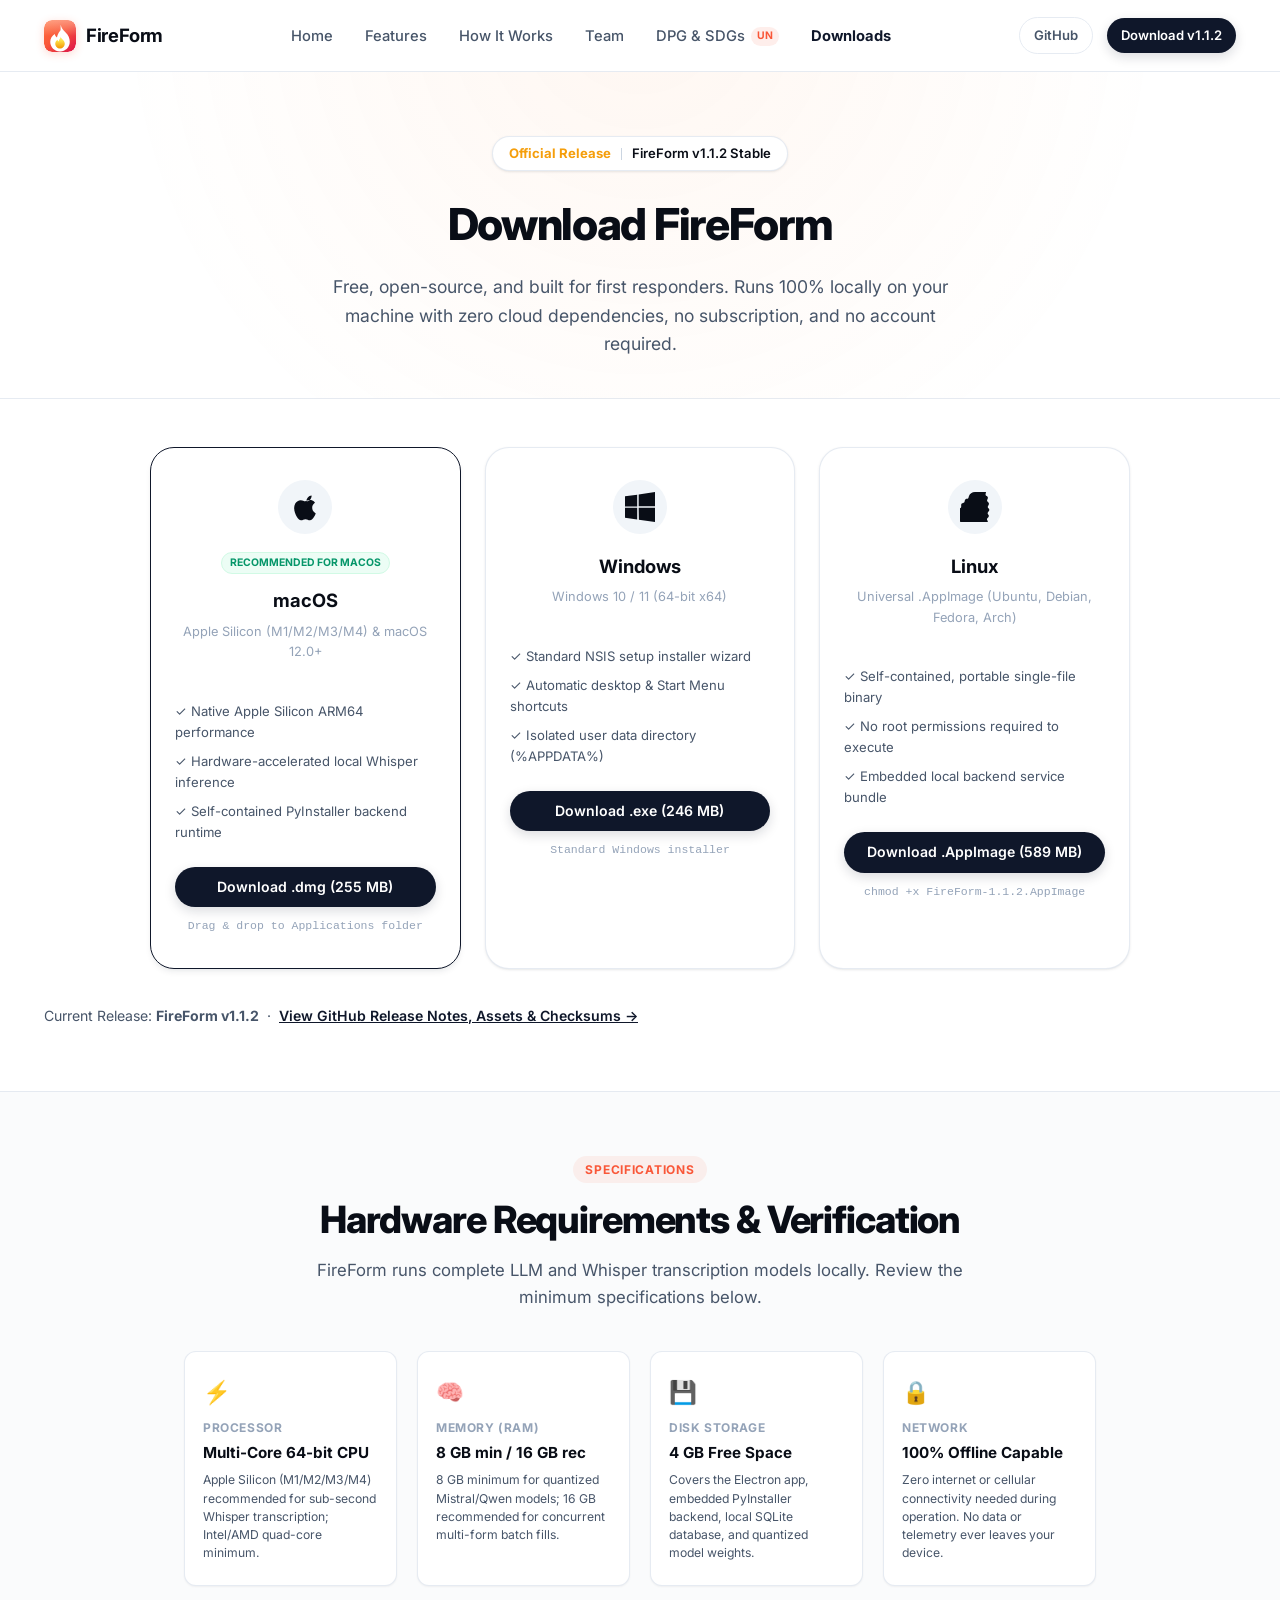
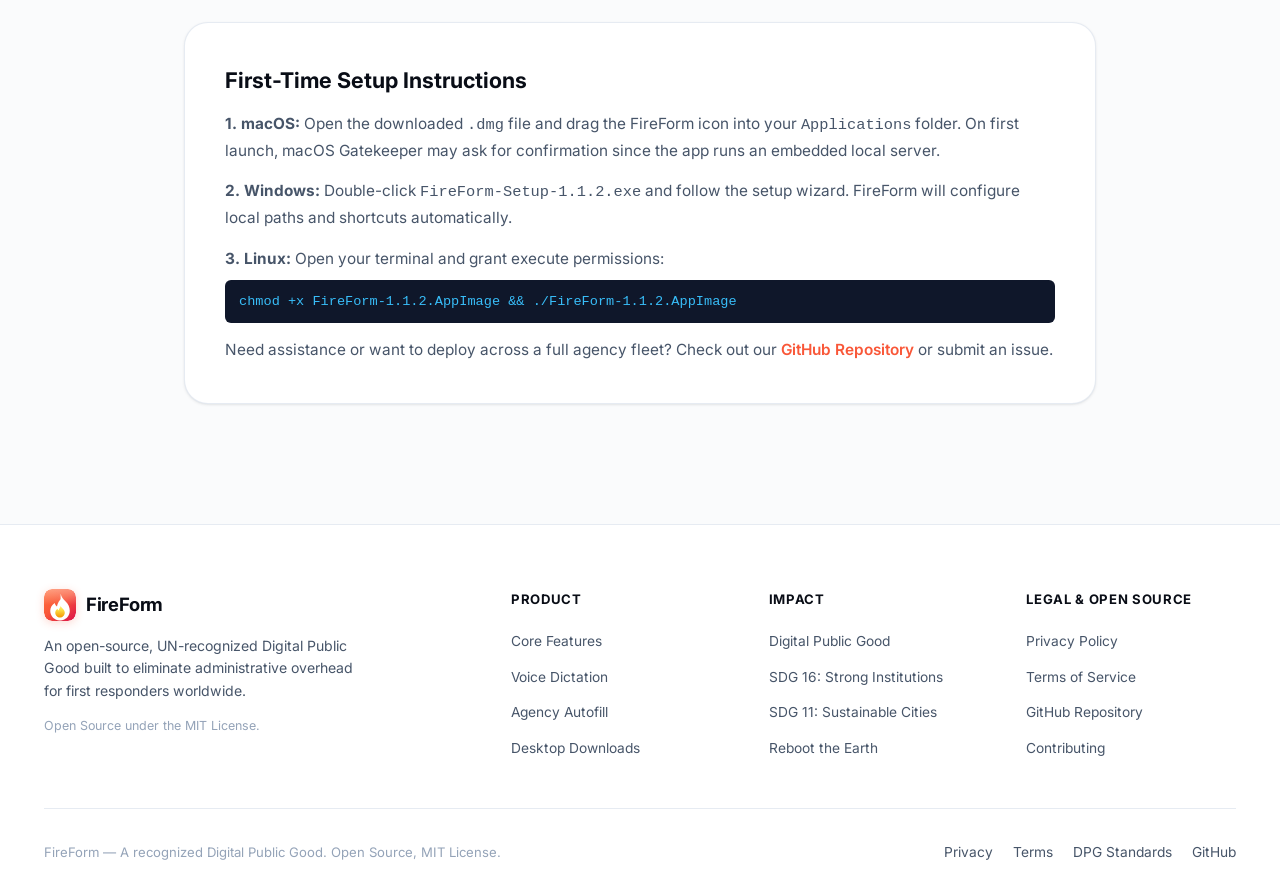
==== commit 44bc4941: "fix: update download links and commands to v1.1.2" ====
--- a/download.html
+++ b/download.html
@@ -103,7 +103,7 @@
             <li>✓ Self-contained PyInstaller backend runtime</li>
           </ul>
 
-          <a href="https://github.com/fireform-core/fireform-frontend/releases/download/v1.1.2/FireForm-1.1.1-arm64.dmg"
+          <a href="https://github.com/fireform-core/fireform-frontend/releases/download/v1.1.2/FireForm-1.1.2-arm64.dmg"
             class="btn btn-primary btn-block">
             <span>Download .dmg (255 MB)</span>
           </a>
@@ -127,7 +127,7 @@
             <li>✓ Isolated user data directory (%APPDATA%)</li>
           </ul>
 
-          <a href="https://github.com/fireform-core/fireform-frontend/releases/download/v1.1.2/FireForm-Setup-1.1.1.exe"
+          <a href="https://github.com/fireform-core/fireform-frontend/releases/download/v1.1.2/FireForm-Setup-1.1.2.exe"
             class="btn btn-primary btn-block">
             <span>Download .exe (246 MB)</span>
           </a>
@@ -151,11 +151,11 @@
             <li>✓ Embedded local backend service bundle</li>
           </ul>
 
-          <a href="https://github.com/fireform-core/fireform-frontend/releases/download/v1.1.2/FireForm-1.1.1.AppImage"
+          <a href="https://github.com/fireform-core/fireform-frontend/releases/download/v1.1.2/FireForm-1.1.2.AppImage"
             class="btn btn-primary btn-block">
             <span>Download .AppImage (589 MB)</span>
           </a>
-          <div class="download-subnote">chmod +x FireForm-1.1.1.AppImage</div>
+          <div class="download-subnote">chmod +x FireForm-1.1.2.AppImage</div>
         </div>
 
       </div>
@@ -225,14 +225,14 @@
           runs an embedded local server.
         </p>
         <p>
-          <strong>2. Windows:</strong> Double-click <code>FireForm-Setup-1.1.1.exe</code> and follow the setup wizard.
+          <strong>2. Windows:</strong> Double-click <code>FireForm-Setup-1.1.2.exe</code> and follow the setup wizard.
           FireForm will configure local paths and shortcuts automatically.
         </p>
         <p>
           <strong>3. Linux:</strong> Open your terminal and grant execute permissions:
           <br>
           <code
-            style="display: block; margin-top: 8px; padding: 10px 14px; background: #0f172a; color: #38bdf8; border-radius: 6px; font-family: var(--font-mono); font-size: 0.85rem;">chmod +x FireForm-1.1.1.AppImage && ./FireForm-1.1.1.AppImage</code>
+            style="display: block; margin-top: 8px; padding: 10px 14px; background: #0f172a; color: #38bdf8; border-radius: 6px; font-family: var(--font-mono); font-size: 0.85rem;">chmod +x FireForm-1.1.2.AppImage && ./FireForm-1.1.2.AppImage</code>
         </p>
         <p style="margin-top: 14px;">
           Need assistance or want to deploy across a full agency fleet? Check out our
